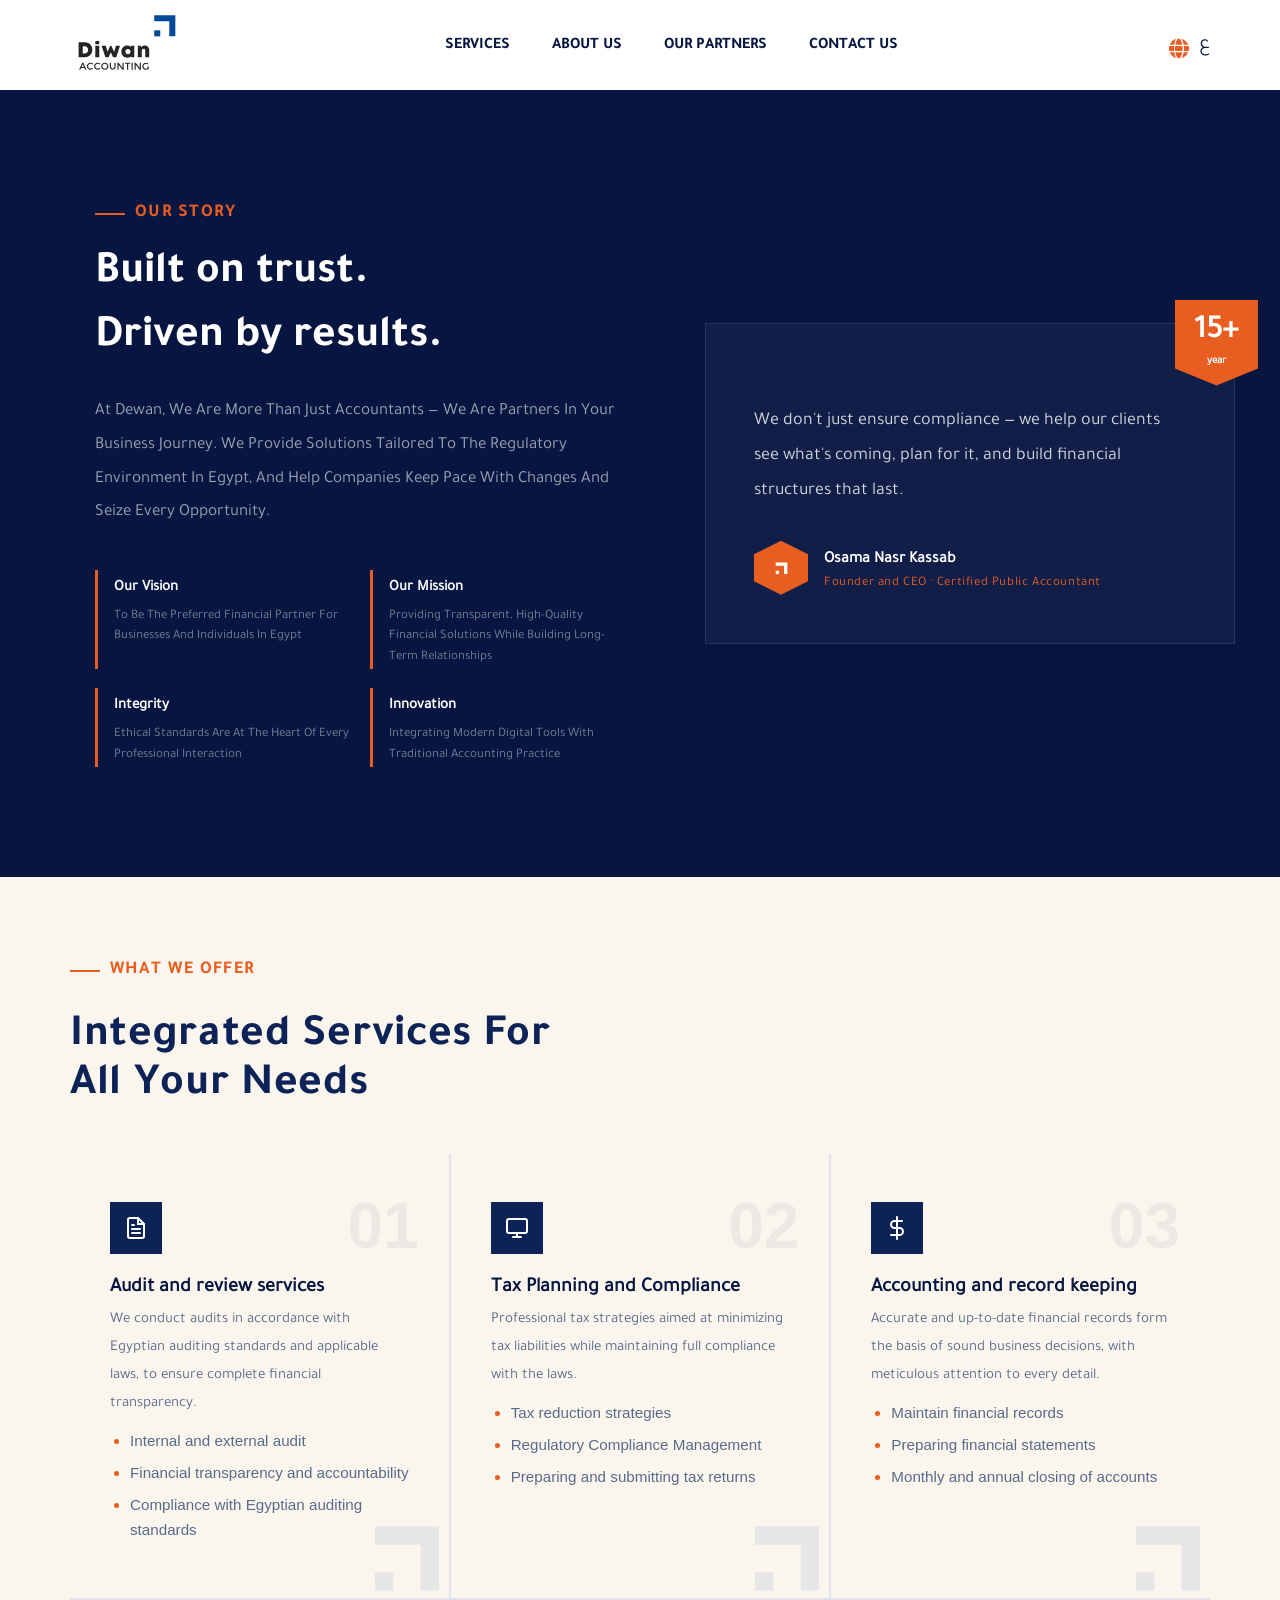
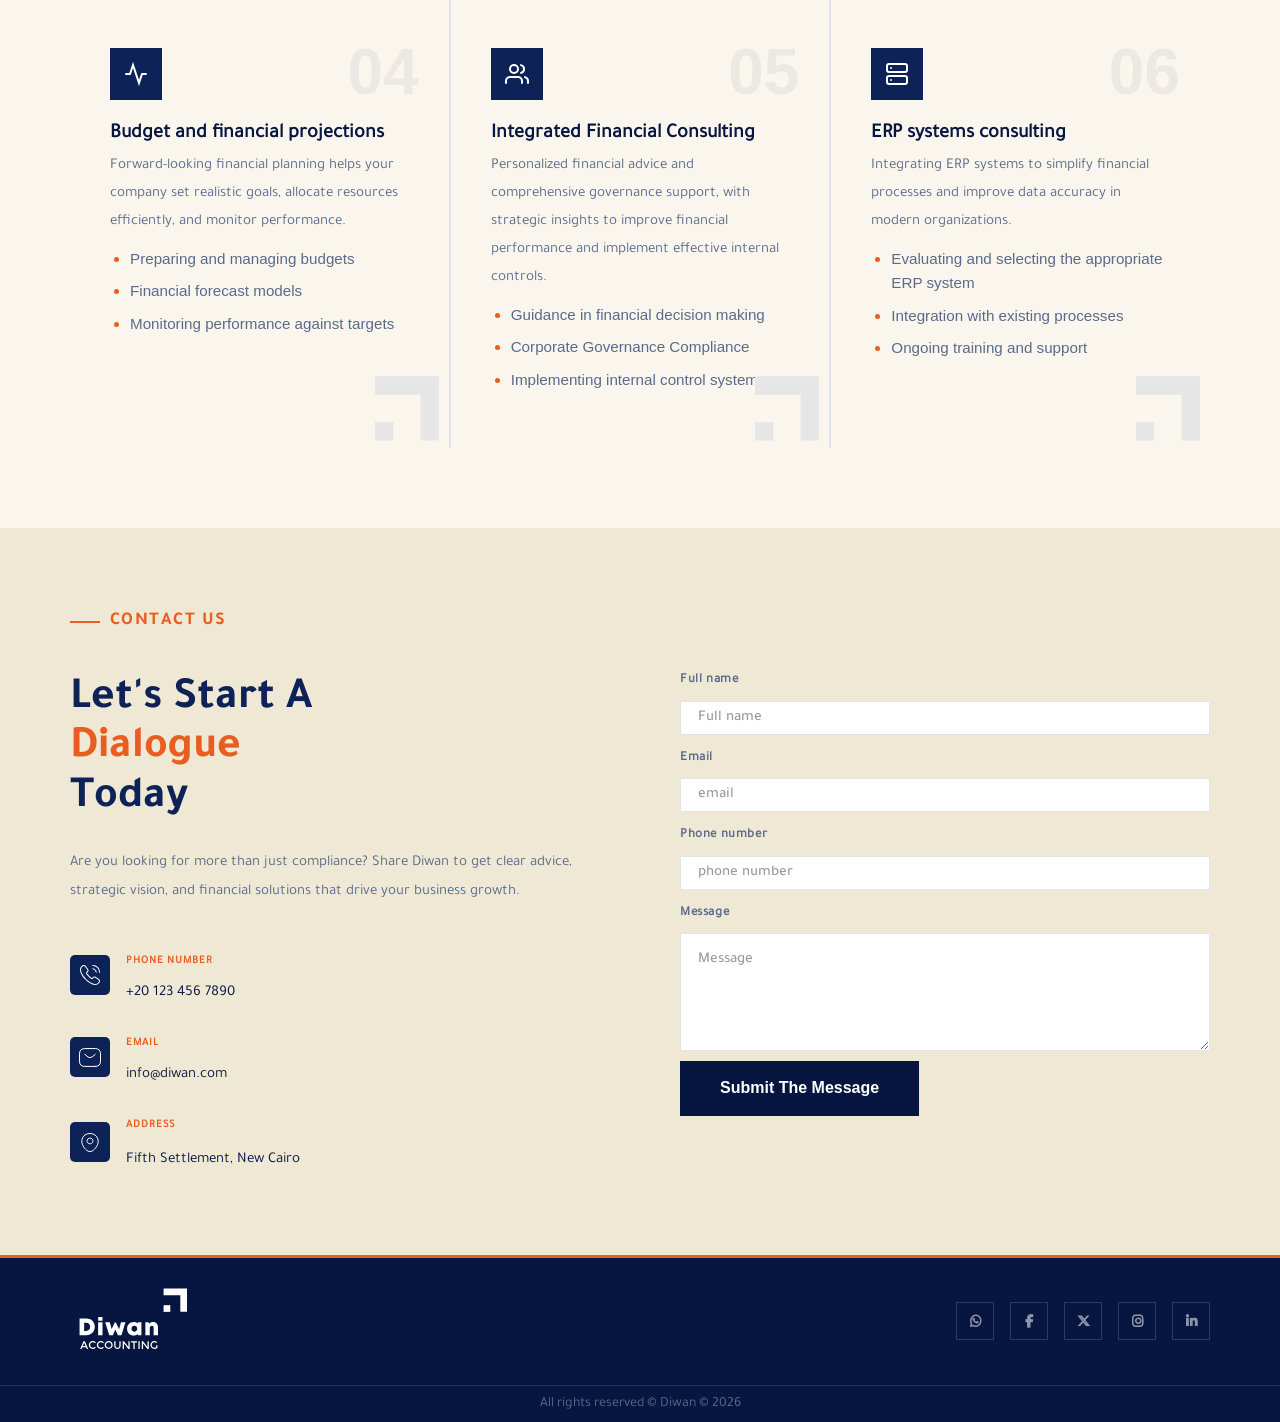
==== about-en.html @ c78be268 "about-index" ====
<!DOCTYPE html>
<html dir="ltr" lang="en">
  <head>
    <meta charset="UTF-8" />
    <meta name="viewport"content="width=device-width, initial-scale=1, shrink-to-fit=no, user-scalable=no"
    />
    <title>Diwan-Integrated Financial & Accounting Solutions</title>
    <link rel="shortcut icon" type="img/png" href="images/fav.svg" />
    <link rel="stylesheet" href="css/bootstrap.css" />
    <link rel="stylesheet" href="css/fontawesome.min.css" />
    <link rel="stylesheet" href="css/main.css" />
  </head>
  <body>
    <div class="cursor" id="cursor"></div>
    <div class="cursor-ring" id="cursorRing"></div>
    <div class="overlay" id="closeNav"></div>
    <!-- Start Header -->
      <header>
    <div class="top-head">
      <div class="container">
        <div class="top-head-flex">
            <div class="logo-head">
              <a href="index.html">
                <img src="images/logo-en.svg" class="img-fluid" alt="Diwan">
              </a>
          </div>
            <div class="menu-head">
              <div class="menu">
                <ul class="list-unstyled list-inline">
                    <li><a href="#services">services</a></li>
                    <li><a href="#about">About us</a></li>
                    <li><a href="#partners">Our Partners</a></li>
                    <li><a href="#contact" class="nav-cta">Contact us</a></li>
                </ul>
              </div>
            </div>
            <div class="button-head">
              <a href="#!" class="lang-head">
                
                  ع
                  <i class="fa-solid fa-globe"></i>
              </a>
              <div class="side-menu">
                <div id="mySidenav" class="sidenav">
                    <a href="javascript:void(0)" class="closebtn" id="closeNav">&times;</a>
                    <ul class="list-unstyled">
                        <li><a href="#services">services</a></li>
                        <li><a href="#about">About us</a></li>
                        <li><a href="#partners">Our Partners</a></li>
                        <li><a href="#contact" class="nav-cta">Contact us</a></li>
                        <li><a href="index.html" class="nav-cta">العربية</a></li>
                    </ul>
                </div>
                <span id="openNav">
                        <div class="open-side">
                          <i class="fa-solid fa-bars-staggered"></i>
                        </div>
                </span>
              </div>
            </div>
        </div>

      </div>
    </div>
  </header>
    <!-- End Header -->
  <!-- Start about -->
   <section class="about-home-section" id="about">
      <div class="container">
        <div class="about-home-flex">
            <div class="about-home-right">
              <div class="about-tag">Our Story</div>
              <span>Built on trust. Driven by results.</span>
              <p>
                At Dewan, we are more than just accountants — we are partners in your business journey. We provide solutions tailored to the regulatory environment in Egypt, and help companies keep pace with changes and seize every opportunity.
              </p>
              <div class="about-right-content">
                <div class="about-item">
                  <h4>Our Vision</h4>
                    <p>To be the preferred financial partner for businesses and individuals in Egypt</p>
                </div>
                <div class="about-item">
                  <h4>Our Mission</h4>
                  <p>Providing transparent, high-quality financial solutions while building long-term relationships</p>
                </div>
                <div class="about-item">
                  <h4>Integrity</h4>
                  <p>Ethical standards are at the heart of every professional interaction</p>
                </div>
                <div class="about-item">
                  <h4>Innovation</h4>
                  <p>Integrating modern digital tools with traditional accounting practice</p>
                </div>
              </div>
            </div>
            <div class="about-home-left">
              <div class="about-years"><span>15+</span><span>year</span></div>
              <p>
                 We don't just ensure compliance — we help our clients see what's coming, plan for it, and build financial structures that last.
              </p>
              <div class="about-left-flex-box">
                <div class="left-photo">
                  <img src="images/fav.svg" class="img-fluid" alt="About Us">
                </div>
                <div class="left-title">
                  <h4>Osama Nasr Kassab</h4>
                  <span>Founder and CEO · Certified Public Accountant</span>
                </div>
              </div>
            </div>
      </div>
    </section>
  <!-- End about -->

 <!-- Start Services -->
  <section class="services-home-section" id="services">
    <div class="container">
        <div class="services-home-flex">
            <div class="services-head">
              <div class="about-tag">What we offer</div>
              <p>Integrated services for all your needs</p>
            </div>
            <div class="services-items">
              <div class="service-item">
                  <div class="serv-fav">
                    <img src="images/fav.svg" class="logo-img" alt="logo" style="fill: white;">
                  </div>
                <div class="item-num">01</div>
                <div class="item-icon">
                  
                  <svg viewBox="0 0 24 24" fill="none" stroke="white" stroke-width="2" stroke-linecap="round">
                    <path d="M14 2H6a2 2 0 0 0-2 2v16a2 2 0 0 0 2 2h12a2 2 0 0 0 2-2V8z"/><polyline points="14 2 14 8 20 8"/><line x1="16" y1="13" x2="8" y2="13"/><line x1="16" y1="17" x2="8" y2="17"/><line x1="10" y1="9" x2="8" y2="9"/>
                  </svg>
                </div>
                <h5>Audit and review services</h5>
                <p>We conduct audits in accordance with Egyptian auditing standards and applicable laws, to ensure complete financial transparency.</p>
                
                  <ul class="item-list">
                    <li>Internal and external audit</li>
                    <li>Financial transparency and accountability</li>
                    <li>Compliance with Egyptian auditing standards</li>
                  </ul>
              </div>

              <div class="service-item">
                 <div class="serv-fav">
                    <img src="images/fav.svg" class="logo-img" alt="logo" style="fill: white;">
                  </div>
                <div class="item-num">02</div>
                  <div class="item-icon">
                    <svg viewBox="0 0 24 24" fill="none" stroke="white" stroke-width="2" stroke-linecap="round">
                      <rect x="2" y="3" width="20" height="14" rx="2"/><line x1="8" y1="21" x2="16" y2="21"/><line x1="12" y1="17" x2="12" y2="21"/>
                    </svg>
                  </div>
                 <h5>Tax Planning and Compliance</h5>
                  <p>Professional tax strategies aimed at minimizing tax liabilities while maintaining full compliance with the laws.</p>
                  <ul class="item-list">
                   <li>Tax reduction strategies</li>
                    <li>Regulatory Compliance Management</li>
                    <li>Preparing and submitting tax returns</li>
                  </ul>
              </div>
              <div class="service-item">
                 <div class="serv-fav">
                    <img src="images/fav.svg" class="logo-img" alt="logo" style="fill: white;">
                  </div>
                <div class="item-num">03</div>
                  <div class="item-icon">
                    <svg viewBox="0 0 24 24" fill="none" stroke="white" stroke-width="2" stroke-linecap="round">
                      <line x1="12" y1="1" x2="12" y2="23"/><path d="M17 5H9.5a3.5 3.5 0 0 0 0 7h5a3.5 3.5 0 0 1 0 7H6"/>
                    </svg>
                  </div>
                  <h5>Accounting and record keeping</h5>
                  <p>Accurate and up-to-date financial records form the basis of sound business decisions, with meticulous attention to every detail.</p>
                  <ul class="item-list">
                    <li>Maintain financial records</li>
                    <li>Preparing financial statements</li>
                    <li>Monthly and annual closing of accounts</li>
                  </ul>
              </div>
              <div class="service-item">
                 <div class="serv-fav">
                    <img src="images/fav.svg" class="logo-img" alt="logo" style="fill: white;">
                  </div>
                  <div class="item-num">04</div>
                    <div class="item-icon">
                      <svg viewBox="0 0 24 24" fill="none" stroke="white" stroke-width="2" stroke-linecap="round">
                        <polyline points="22 12 18 12 15 21 9 3 6 12 2 12"/>
                      </svg>
                    </div>
                   <h5>Budget and financial projections</h5>
                    <p>Forward-looking financial planning helps your company set realistic goals, allocate resources efficiently, and monitor performance.</p>
                    <ul class="item-list">
                    <li>Preparing and managing budgets</li>
                      <li>Financial forecast models</li>
                      <li>Monitoring performance against targets</li>
                    </ul>
              </div>
              <div class="service-item">
                 <div class="serv-fav">
                    <img src="images/fav.svg" class="logo-img" alt="logo" style="fill: white;">
                  </div>
                <div class="item-num">05</div>
                  <div class="item-icon">
                    <svg viewBox="0 0 24 24" fill="none" stroke="white" stroke-width="2" stroke-linecap="round">
                      <path d="M17 21v-2a4 4 0 0 0-4-4H5a4 4 0 0 0-4 4v2"/><circle cx="9" cy="7" r="4"/><path d="M23 21v-2a4 4 0 0 0-3-3.87"/><path d="M16 3.13a4 4 0 0 1 0 7.75"/>
                    </svg>
                  </div>
                 <h5>Integrated Financial Consulting</h5>
                  <p>Personalized financial advice and comprehensive governance support, with strategic insights to improve financial performance and implement effective internal controls.</p>
                  <ul class="item-list">
                   <li>Guidance in financial decision making</li>
                    <li>Corporate Governance Compliance</li>
                    <li>Implementing internal control systems</li>
                  </ul>
              </div>
              <div class="service-item">
                 <div class="serv-fav">
                    <img src="images/fav.svg" class="logo-img" alt="logo" style="fill: white;">
                  </div>
                <div class="item-num">06</div>
                  <div class="item-icon">
                    <svg viewBox="0 0 24 24" fill="none" stroke="white" stroke-width="2" stroke-linecap="round">
                      <rect x="2" y="2" width="20" height="8" rx="2"/><rect x="2" y="14" width="20" height="8" rx="2"/><line x1="6" y1="6" x2="6.01" y2="6"/><line x1="6" y1="18" x2="6.01" y2="18"/>
                    </svg>
                  </div>
                  <h5>ERP systems consulting</h5>
                  <p>Integrating ERP systems to simplify financial processes and improve data accuracy in modern organizations.</p>
                  <ul class="item-list">
                    <li>Evaluating and selecting the appropriate ERP system</li>
                    <li>Integration with existing processes</li>
                    <li>Ongoing training and support</li>
                  </ul>
              </div>
            </div>
        </div>
    </div>
  </section>
 <!-- End Services -->


 
   <!-- Start contact -->
    <section class="contact-home-section" id="contact">
      <div class="container">
          <div class="contact-home-flex">
              <div class="contact-right">
                  <div class="about-tag">Contact us</div>
                  <h3>Let's start a <span> dialogue </span>today</h3>
                  <p>Are you looking for more than just compliance? Share Diwan to get clear advice, strategic vision, and financial solutions that drive your business growth.</p>
                  <div class="contact-item-flex">

                    <div class="contact-item">
                        <div class="contact-icon">
                          <i><img src="images/icons/phone.svg" class="img-contain"></i>
                        </div>
                        <div class="contact-text">
                          <h4>Phone number</h4>
                          <a href="tel:+201234567890">+20 123 456 7890</a>
                      </div>
                    </div>

                    <div class="contact-item">
                      <div class="contact-icon">
                        <i><img src="images/icons/mail.svg" class="img-contain"></i>
                      </div>
                      <div class="contact-text">
                        <h4>Email</h4>
                        <a href="mailto:info@diwan.com">info@diwan.com</a>
                      </div>
                    </div>

                    <div class="contact-item">
                      <div class="contact-icon">
                        <i><img src="images/icons/address.svg" class="img-contain"></i>
                      </div>
                      <div class="contact-text">
                       <h4>Address</h4>
                        <p>Fifth Settlement, New Cairo</p>
                      </div>
                    </div>

                  </div>
              </div>
              <div class="contact-left">
                    <form action="#" method="post">
                       <div class="form-group cont">
                            <label for="name">Full name</label>
                            <input type="text" class="form-control" id="name" name="name" placeholder="Full name" required> 
                        </div> 
                        <div class="form-group cont">
                            <label for="email">Email</label>
                            <input type="email" class="form-control" id="email" name="email" placeholder="email" required>     
                        </div>
                        <div class="form-group cont">
                            <label for="phone">Phone number</label>
                            <input type="tel" class="form-control" id="phone" name="phone" placeholder="phone number" required>     
                        </div>
                        <div class="form-group one cont">
                          <label for="message">Message</label>
                          <textarea class="form-control" id="message" name="message" rows="4" placeholder="Message" required></textarea>
                        </div>
                        <button type="submit" class="submit-form">Submit the message</button>
                    </form>   
              </div>
            </div>
          </div>
      </div>
    </section>
   <!-- End contact -->
        <!-- Start Footer -->
         <footer>
          <div class="container">
              <div class="foot-flex">
                <div class="foot-logo">
                  <img src="images/logo-en.svg" class="img-fluid" alt="logo">  
                </div>
                <div class="foot-social">
                  <a href="#"><i class="fab fab fa-whatsapp"></i></a>
                  <a href="#"><i class="fab fa-facebook-f"></i></a>
                  <a href="#"><i class="fab fa-x-twitter"></i></a>
                  <a href="#"><i class="fab fa-instagram"></i></a>
                  <a href="#"><i class="fab fa-linkedin-in"></i></a>
                </div>
              </div>
          </div>
         </footer>
         <div class="copy_allright">
            <div class="container">
                  <div class="copy-text">
                    <p> All rights reserved © <span>Diwan</span> © 2026</p>
                  </div>
            </div>
          </div>
        <!-- End Footer -->

    <script src="js/jquery.min.js"></script>
    <script src="js/bootstrap.min.js"></script>
    <script src="js/main.js"></script>
    
  </body>
</html>
---- css/main.css ----
:root {
    --main-color:  #0D2358;
    --sec-color: #E85D20;
    --text-color: #071640;
    --hover-color: #1a3a7a;
    --border-color: #EEEDEE;
    --contact-color: #323232;
    --white-color: #FFFFFF;
    --blue-color: #5a6a8a;

  }
   

@font-face {
  font-family: "light";
  src: url("../fonts/Tajawal-Light.ttf") format("ttf"),
    url("../fonts/Tajawal-Light.woff") format("woff"),
    url("../fonts/Tajawal-Light.woff2") format("woff2"),
    url("../fonts/Tajawal-Light.eot") format("eot");
}

@font-face {
  font-family: "reg";
  src: url("../fonts/Tajawal-Regular.ttf") format("ttf"),
    url("../fonts/Tajawal-Regular.woff") format("woff"),
    url("../fonts/Tajawal-Regular.woff2") format("woff2"),
    url("../fonts/Tajawal-Regular.eot") format("eot");
}

@font-face {
  font-family: "med";
  src: url("../fonts/Tajawal-Medium.ttf") format("ttf"),
    url("../fonts/Tajawal-Medium.woff") format("woff"),
    url("../fonts/Tajawal-Medium.woff2") format("woff2"),
    url("../fonts/Tajawal-Medium.eot") format("eot");
}

@font-face {
  font-family: "bold";
  src: url("../fonts/Tajawal-Bold.ttf") format("ttf"),
    url("../fonts/Tajawal-Bold.woff") format("woff"),
    url("../fonts/Tajawal-Bold.woff2") format("woff2"),
    url("../fonts/Tajawal-Bold.eot") format("eot");
}


  a,
  p,
  label,
  span,
  .h1,
  .h2,
  .h3,
  .h4,
  .h5,
  .h6,
  h1,
  h2,
  h3,
  h4,
  h5,
  h6 {
    font-family: "reg";
  }
  a {
    color: var(--text-color);
    text-decoration: none;
  }
  .btn.active.focus, .btn.active:focus, .btn.focus, .btn:active.focus, .btn:active:focus, .btn:focus {
  
    outline: none;
  }
 
  body::-webkit-scrollbar {
    background-color: #fff;
    width: 7px;
    height: 0;
  }
  body::-webkit-scrollbar-thumb {
    background-color: var(--main-color);
  }
  html {
    scrollbar-width: thin;
    scrollbar-color: var(--main-color) #fff;
  }
  input::-webkit-inner-spin-button,
  input::-webkit-outer-spin-button {
    -webkit-appearance: none;
    margin: 0;
  }
  input[type="number"] {
    -moz-appearance: textfield;
  }
  
  .clear {
    clear: both;
  }
  
  a:hover,
  a:active,
  a:focus {
    text-decoration: none;
  }
  
  ul {
    list-style: none;
    margin: 0;
    padding: 0;
  }
  
  a:focus,
  input:focus,
  textarea:focus,
  button:focus {
    outline: 0;
  }
  .img-contain {
    max-width: 100%;
    max-height: 100%;
    -o-object-fit: contain;
    object-fit: contain;
}

  /*  */
  
  /* ── CURSOR ── */
  /* * { cursor: none; }
  .cursor {
    position: fixed; width: 12px; height: 12px;
    background: var(--sec-color); border-radius: 50%;
    pointer-events: none; z-index: 9999;
    transform: translate(-50%, -50%);
    transition: transform 0.1s, width 0.3s, height 0.3s, background 0.3s;
    mix-blend-mode: multiply;
  }
  .cursor-ring {
    position: fixed; width: 36px; height: 36px;
    border: 1.5px solid var(--sec-color); border-radius: 50%;
    pointer-events: none; z-index: 9998;
    transform: translate(-50%, -50%);
    transition: transform 0.18s ease-out, width 0.3s, height 0.3s, opacity 0.3s;
    opacity: 0.4;
  }
  @media (max-width: 900px) {
    * { cursor: auto; }
    .cursor, .cursor-ring { display: none; }
  } */

 
/* Side menu */
.overlay {
  position: fixed;
  width: 100%;
  height: 100%;
  left: 0;
  right: 0;
  bottom: 0;
  top: 0;
  background-color: rgba(0, 0, 0, 0.7);
  z-index: 9;
  display: none;
  }
  
  .sidenav {
  right: -580px;
  overflow: auto;
  height: 100%;
  width: 290px;
  position: fixed;
  z-index: 999999;
  top: 0;
  background-color: var(--text-color);
  overflow-x: hidden;
  transition: 0.5s;
  padding-top: 55px;
  -webkit-box-shadow: 6px 1px 14px rgba(0, 0, 0, 0.175);
  box-shadow: 6px 13px 14px rgba(0, 0, 0, 0.175);
  }
  .sidenav .menu-head li a{line-height: 40px;    text-align: right;}
  
  .sidenav.open {
  right: 0;
  }
  
 .side-menu i {
    color: var(--main-color);
    width: 38px;
    height: 38px;
    display: -webkit-box;
    display: -ms-flexbox;
    display: flex;
    -webkit-box-align: center;
    -ms-flex-align: center;
    align-items: center;
    -webkit-box-pack: center;
    -ms-flex-pack: center;
    justify-content: center;
    background-color: #ffff;
    font-size: 18px;
    border: 1px solid var(--main-color);
    border-radius: 5px;
    margin-inline-start: 10px;
    -webkit-transition: all 0.3s ease-in-out;
    transition: all 0.3s ease-in-out;
}
 .side-menu i :hover {
    background-color: var(--sec-color);
    color: var(--white-color);
}


  
  .sidenav .list-unstyled>li>a {
  text-align: right;
  line-height: 40px;
  }
  .sidenav a {
  text-decoration: none;
  font-size: 16px;
  transition: 0.3s;
  margin: 0px 30px;
  color: var(--white-color);
  line-height: 40px;
  text-transform: uppercase;
  -webkit-transition: 0.4s ease;
  -o-transition: 0.4s ease;
  transition: 0.4s ease;
  }
  .sidenav a.social-link{margin: 0px 3px;}
  .top-social.side {
  padding: 10px 6px;
  display: flex;
  }
  .sidenav .closebtn {
  position: absolute;
  top: 10px;
  font-size: 30px;
  cursor: pointer;
  left: 0px;
  }
  
  .side-menu span {
  font-size: 35px;
  cursor: pointer;
  color: var(--main-color);
  width: 100%;
  display: block;
  
  }
  html[dir="ltr"] .sidenav.open {
  
    left: 0;
  }
  html[dir="ltr"] .sidenav {
    left: -580px;
    right: unset}
    html[dir="ltr"]  .sidenav .closebtn {
      left: unset;
      right: 0;
  }
  html[dir="ltr"] .side-menu .sub_list li {
    margin-left: 25px;
  }
  @media (min-width: 992px) {
  .side-menu {
    display: none;
  }
  }

/*------------header------------*/

.top-head{
  -webkit-box-shadow: 0px 0px 8px 0px rgba(1, 1, 1, 0.1);
  box-shadow: 0px 0px 8px 0px rgba(1, 1, 1, 0.1);
} 
.top-head-flex{
  display: flex;
    align-items: center;
    justify-content: space-between;
    /* padding: 15px 0px; */
}
.logo-head img{
     width: 108px;
    height: 90px;
}
.menu-head li a{
  font-size: 16px;
  margin: 0px 16px;
  color: var(--text-color);
  -webkit-transition: 0.5s ease;
  -o-transition: 0.5s ease;
  transition: 0.5s ease;
  transition: 0.3s ease-in-out;
  font-family: "bold";
  text-transform: uppercase;
}

  
.menu ul{
  display: flex;
}
.menu-head li a:hover{
  color: var(--sec-color);
  -webkit-transition: 0.5s ease;
  -o-transition: 0.5s ease;
  transition: 0.5s ease;
  transition: 0.3s ease-in-out;
}
.menu-head li a.active{
  color: var(--main-color);
  font-weight: 600;
  position: relative;
}
.menu-head li a.active::before {
    content: "";
    position: absolute;
    width: 33px;
    height: 2px;
    left: 23px;
    top: 40px;
    background-color: var(--main-color);
    transform: translateX(-50%);
}
a.contact-head{
line-height: 40px;
    width: 140px;
    height: 40px;
   border:1px solid transparent;
    border-radius: 5px;
    color: #ffffff;
    font-size: 16px;
    -webkit-transition: 0.5s ease;
    -o-transition: 0.5s ease;
    transition: 0.5s ease;
    display: flex;
    align-items: center;
    justify-content: center;
    font-weight: 800;
    background-color: var(--sec-color);
}
a.contact-head:hover{
  background-color: var(--white-color);
    border-color: var(--sec-color);
    color: var(--sec-color);
    border-color: var(--sec-color);
}
a.contact-head i{margin-inline-end: 10px;}
.lang-head {display: flex; align-items: center;
 -webkit-transition: all 0.3s ease-in-out;
    transition: all 0.3s ease-in-out;
}
.lang-head:hover .lang-head i{
  color: var(--sec-color);
}
a.lang-head{
 font-size: 20px;
}
a.lang-head:hover{
  color: var(--sec-color);
}
.lang-head i{

    display: -webkit-box;
    display: -ms-flexbox;
    display: flex;

    -webkit-box-align: center;
    -ms-flex-align: center;
    align-items: center;
    -webkit-box-pack: center;
    -ms-flex-pack: center;
    justify-content: center;

    color: var(--sec-color);
    font-size: 20px;


    margin-inline-start: 10px;
    -webkit-transition: all 0.3s ease-in-out;
    transition: all 0.3s ease-in-out;
}
.lang-head i:hover{
  background-color: var(--sec-color);
  color: var(--white-color);
}
.button-head{display: flex;align-items: center;}


/* header */
.head-home-section{}
.head-home-section .container-fluid{
  padding: 0;
}
.head-home-flex{
      min-height: 100vh;
   
    display: grid;
    grid-template-columns: 55% 45%;
    position: relative;
    overflow: hidden;
}
.head-right{
  display: flex;
    flex-direction: column;
    justify-content: center;
    padding: 96px 80px 96px 48px;
    position: relative;
    z-index: 2;
}
.head-right h4{
      display: inline-flex;
    align-items: center;
    gap: 13px;
    font-size: 14px;
    font-weight: 700;
    letter-spacing: 0.7px;
    color: var(--sec-color);
    margin-bottom: 30x;
        text-transform: capitalize;
}
.head-right h4::before {
    content: '';
    width: 30px;
    height: 2px;
    background: var(--sec-color);
    flex-shrink: 0;
}
.head-right>span{
    font-size: 62px;
    font-weight: 900;
    margin-bottom: 6px;
    font-family: "bold";
    text-transform: capitalize;
}
.head-right span.up{
   color: var(--main-color);
}
.head-right span.down{
   color: var(--sec-color);
}
.head-right p{
    font-size: 17px;
    line-height: 1.9;
    color: var(--blue-color);
    width: 84%;
    margin-bottom: 48px;
}
.head-button{
    display: flex;
    gap: 20px;
    align-items: center;
    flex-wrap: wrap;
    position: relative;
}
.head-start-b .logo-img path {
  fill: #fff;
}
.head-start-b{
  position: relative;
}
.head-start-b img{
position: absolute;
    top: 1px;
    right: 0;
    filter: brightness(0) invert(1);
    width: 20px;
    z-index: 9;

}
.start-now{
  background: var(--main-color);
    color: var(--white);
    padding: 15px 40px;
    font-family: 'Tajawal', sans-serif;
    font-size: 16px;
    font-weight: 700;
    text-decoration: none;
    display: inline-block;
    border: none;
    cursor: none;
    color: var(--white-color);
        -webkit-transition: all 0.3s ease-in-out;
    transition: all 0.3s ease-in-out;

}
.start-now:hover{
      background: var(--sec-color);
      color: var(--white-color);

}
.start-up{
  background: var(--sec-color);
    color: var(--white);
    padding: 16px 40px;
    font-family: 'Tajawal', sans-serif;
    font-size: 16px;
    font-weight: 700;
    text-decoration: none;
    display: inline-block;
    border: none;
    cursor: none;
    text-transform: capitalize;
    color: var(--white-color);
        -webkit-transition: all 0.3s ease-in-out;
    transition: all 0.3s ease-in-out;
}
.start-up:hover{
      background: var(--main-color);
      color: var(--white-color);
}
.head-num{

    margin-top:55px;
    padding-top: 40px;
    border-top: 1px solid rgba(13, 35, 88, 0.1);
}
.numbers-flex{
    display: flex;
    gap: 48px;
}
.numbers-item{
font-size: 40px;
    font-weight: 900;
    color: var(--main-color);
    line-height: 1;
    display: flex;
    align-items: start;
    gap: 3.2px;
    display: flex;
    flex-direction: column;
}
.numbers-item .number{
      color: var(--sec-color);
    font-size:26px;
}
.numbers-item .number span{
      color: var(--main-color);
  font-size:36px;
      font-family: 'bold';
}
.numbers-item .item-name{
      font-size: 14px;
    color: var(--blue-color);
    margin-top: 5px;
    font-weight: 500;
    font-family: 'reg';
}
.head-left{
      background: var(--text-color);
    position: relative;
    overflow: hidden;
height: 100%;
}
.fav-pattern {
position: absolute;
    bottom: 0;
    left: 0;
    width: 100%;
    height: 215px;
    background-image: url(../images/fav.svg);
    background-repeat: repeat;
    background-position: bottom;
    filter: brightness(1) invert(0);
    filter: opacity(0.1);

}
.head-pattern {
    position: absolute;
    inset: 0;
    background-image: repeating-linear-gradient(45deg, transparent, transparent 30px, rgba(255, 255, 255, 0.015) 30px, rgba(255, 255, 255, 0.015) 31px);
}
.head-left-content{
  padding-top: 120px;
    padding-right: 40px;
    padding-left: 40px;
}
.head-left-content h4{
  display: inline-block;
    background: var(--sec-color);
    color: white;
    padding: 6px 16px;
    font-size: 13px;
    font-weight: 700;
    letter-spacing: 0.5px;
    margin-bottom: 32px;
    align-self: flex-start;
}
/* .head-box{
  position: absolute;
    inset: 0;
    display: flex;
    flex-direction: column;
    justify-content: center;
    padding: 3rem;
    z-index: 2;
} */

.head-box {
      background: rgba(255, 255, 255, 0.05);
    border: 1px solid rgba(255, 255, 255, 0.1);
    padding:40px;
    backdrop-filter: blur(10px);
    position: relative;
}
.head-box h2{
      font-size: 32px;
    font-weight: 900;
    color: white;
    margin-bottom: 8px;
    font-family: 'bold';
}
.head-box span{
font-size: 13px;
    font-weight: 600;
    letter-spacing: 0.6px;
    color: var(--sec-color);
    margin-bottom: 15px;
    text-transform: uppercase;
    display: inline-block;
}
.head-box p{
      font-size: 16px;
    line-height: 1.9;
    color: rgba(255, 255, 255, 0.6);
}
.head-years{
  position: absolute;
    bottom: -24px;
    left: -24px;
    width: 90px;
    height: 90px;
    background: var(--sec-color);
    clip-path: polygon(50% 0%, 100% 25%, 100% 75%, 50% 100%, 0% 75%, 0% 25%);
    display: flex;
    flex-direction: column;
    align-items: center;
    justify-content: center;
    color: white;
}
.head-years span:first-child{
  font-size: 28px;
    font-weight: 900;
    line-height: 1;
}
.head-years span{
  font-size: 9px;
    font-weight: 700;
    text-align: center;
    line-height: 1.3;
    color: var(--white-color);
    margin-bottom: 5px;
}
.services-home-section{
  background-color: #faf6ee;
      padding-top: 80px;
    padding-bottom: 80px;
}
.services-home-flex{}
.services-head{
  display: inline-flex;
flex-direction: column;
    align-items: start;
    gap:13px;
    font-size:14px;
    font-weight: 700;
    letter-spacing: 0.68px;
    color: var(--sec-color);
    margin-bottom:32px;
}
.about-tag{
    display: inline-flex;
    align-items: center;
    gap: 10px;
    font-size: 18px;
    font-weight: 700;
    letter-spacing:1.44px;
    color: var(--sec-color);
    margin-bottom: 16px;
    text-transform: uppercase;
    font-family: 'bold';
}
.about-tag::before {
    content: '';
    width: 30px;
    height: 2px;
    background: var(--sec-color);
    flex-shrink: 0;
}


.services-head p{
     font-size: 45px;
    line-height: 1.1;
    color: var(--main-color);
    width: 65%;
    font-family: 'bold';
    text-transform: capitalize;
}
.services-items{
     display: grid;
    grid-template-columns: repeat(3, 1fr);
    gap: 2px;
    background: rgb(2 55 181 / 10%);
}
.service-item{
  position: relative;
 padding: 48px 40px;
    position: relative;
    overflow: hidden;
    background-color: #faf6ee;
    transition: background 0.3s, transform 0.3s;
            -webkit-transition: all 0.3s ease-in-out;
    transition: all 0.3s ease-in-out;

}
.service-item:hover{
  background-color: #fff;
    transform: translateY(-5px);
}
.item-num{
    font-size: 64px;
    font-weight: 900;
    line-height: 1;
    color: rgba(13, 35, 88, 0.06);
    position: absolute;
    top: 40px;
    left: 30px;
    transition: color 0.3s;
}
.item-icon{
    width: 52px;
    height: 52px;
    background: var(--main-color);
    align-items: center;
    justify-content: center;
    margin-bottom: 24px;
    z-index: 1;
    transition: background 0.3s;
    display: flex;
}
.serv-fav img{
position: absolute;
    bottom: -15px;
    left: -20px;
    filter: brightness(0) invert(0.9);
    width: 110px;
    z-index: 9;
}
.item-icon svg {
    width: 24px;
    height: 24px;
}
.service-item h5{
  font-size: 19.5px;
    font-weight: 700;
    color: var(--text-color);
    margin-bottom: 8px;
}
.service-item p{
  font-size: 14.7px;
    line-height: 1.9;
     color: var(--blue-color);
    position: relative;
    z-index: 1;
}
.service-item ul{
  list-style: disc;
   margin-inline-start: 20px;
    color: var(--blue-color);
}
.service-item ul li{
  margin-bottom: 8px;
    font-size:15.2px;
    line-height: 1.6;
}
.service-item ul li::marker{
  color: var(--sec-color);
}

/* ABOUT */
.about-home-section{
  background: var(--text-color);
    padding: 110px 80px;

    position: relative;
    overflow: hidden;
}
/* .about-home-section::before {
    background-image: url(../images/fav.svg);
    position: absolute;
    left: -0.15em;
    top: 50%;
    transform: translateY(-50%);
    font-family: 'Tajawal', sans-serif;
    font-size: 22rem;
    font-weight: 900;
    color: rgba(255, 255, 255, 0.02);
    pointer-events: none;
    line-height: 1;
} */
.about-home-flex{
    display: grid;
    grid-template-columns: 1fr 1fr;
    gap: 80px;
    align-items: center;
}
.about-home-right{
  position: relative;
}
.about-home-right p{
  font-size: 16.8px;
    line-height: 2;
    color: rgba(255, 255, 255, 0.6);
    margin-top: 24px;
    text-transform: capitalize;
}
.about-home-right span{
  display: block;
    color: var(--white-color);
    font-size: 45px;
    font-family: 'bold';
    width: 71%;
}
.about-right-content{
 display: grid;
    grid-template-columns: 1fr 1fr;
    gap: 19.5px;
    margin-top: 40px;
}
.about-item{
      border-right: 3px solid var(--sec-color);
    padding-right: 16px;
    transition: border-color 0.2s;
}
.about-item h4{
  font-size: 15.2px;
    font-weight: 800;
    color: white;
    margin-bottom: 5px;
}
.about-item p{
      font-size: 13px;
    color: rgba(255, 255, 255, 0.45);
    line-height: 1.6;
        margin-top: 10px;
    margin-bottom: 0;
}
.about-home-left{
      background: rgba(255, 255, 255, 0.04);
    border: 1px solid rgba(255, 255, 255, 0.09);
    padding: 48px;
    position: relative;
}
.about-years{
  position: absolute;
    top: -24px;
    right: -24px;
    background: var(--sec-color);
    color: white;
    padding: 16px 19px;
    text-align: center;
    clip-path: polygon(0 0, 100% 0, 100% 80%, 50% 100%, 0 80%);
}
.about-years span:first-child{
  display: block;
    font-size: 32px;
    font-weight: 900;
    line-height: 1;
    color: var(--white-color);
}
.about-years span:last-child {
    font-size: 11px;
    font-weight: 700;
}
.about-home-left p{
  font-size: 17.5px;
    line-height: 2;
    color: rgba(255, 255, 255, 0.82);
    margin-bottom: 32px;
    margin-top: 32px;
}
.about-left-flex-box{
      display: flex;
    align-items: center;
    gap: 16px;
}
.left-photo{
  width: 54px;
    height: 54px;
    flex-shrink: 0;
    background: var(--sec-color);
    clip-path: polygon(50% 0%, 100% 25%, 100% 75%, 50% 100%, 0% 75%, 0% 25%);
    display: flex;
    align-items: center;
    justify-content: center;
    font-family: 'Tajawal', sans-serif;
    font-size: 20px;
    font-weight: 900;
    color: white;
}
.left-photo img{
      filter: brightness(0) invert(1);
    width: 20px;
    z-index: 9;
}
.left-title{}
.left-title h4{
      font-weight: 800;
    color: white;
    font-size: 16px;
    margin-bottom: 0;
}
.left-title span{
  font-size: 13px;
    color: var(--sec-color);
    letter-spacing: 0.6px;
}
/* ABOUT */

/* partners */
.partners-home-section{
  background-color: #faf6ee;
padding-bottom: 80px;
padding-top: 80px;
}
.partners-home-section p{
color: var(--text-color);
    font-weight: 900;
    line-height: 1.2;
    font-size: 45px;
    display: block;
    font-family: 'bold';
}
.partner-flex{
  display: grid;
    grid-template-columns: repeat(5, 1fr);
    gap: 1.5px;
    background: rgba(13, 35, 88, 0.08);
    margin-top: 48px;
}
.partner-item{
  background: #faf6ee;
    padding: 28px 16px;
    display: flex;
    flex-direction: column;
    align-items: center;
    justify-content: center;
    gap: 6px;
    min-height: 90px;
    transition: background 0.2s;
    position: relative;
    overflow: hidden;
}

.partner-item::after {
    content: '';
    position: absolute;
    bottom: 0;
    right: 0;
    left: 0;
    height: 2px;
    background: var(--sec-color);
    transform: scaleX(0);
    transition: transform 0.3s;
}
.partner-item:hover::after {
    transform: scaleX(1);
}
.partner-item:hover{
  background: var(--white-color);
}
.partner-item span{
  font-size: 13px;
    font-weight: 800;
    text-align: center;
    color: var(--text-color);
    opacity: 0.4;
    transition: opacity 0.2s, color 0.2s;
}
.partner-item:hover span{
  opacity: 1;
 color: var(--sec-color);
}
/* partners */
/* contact */
.contact-home-section{
  padding-bottom: 80px;
  padding-top: 80px;
  background-color: #efe8d5;
}
.contact-home-flex{
  display: grid;
    grid-template-columns: 1fr 1fr;
    gap: 80px;
    align-items: center;
}
.contact-right{}
.contact-right p{
      font-size: 15px;
    line-height: 1.9;
    color: #5a6a8a;
    margin-top:16px;
}
.contact-right h3{
  font-size: 45px;
    line-height: 1.1;
    color: var(--main-color);
    width: 55%;
    font-family: 'bold';
    font-weight: 800;
    margin-top: 25px;
    margin-bottom: 25px;
    text-transform: capitalize;
}
.contact-right span{
  color: var(--sec-color);
    font-family: 'bold';
      font-size: 45px;
    line-height: 1.1;
}
.contact-item-flex{
  display: flex;
    gap: 24px;
    flex-direction: column;
    margin-top: 40px;
}
.contact-item{
  display: flex;
    align-items: center;
    gap: 16px;
}
.contact-item i{
  width: 40px;
    height: 40px;
    background: var(--main-color);
    color: white;
    display: flex;
    align-items: center;
    justify-content: center;
    font-size: 18px;
    border-radius: 5px;
}
.contact-text{
      display: flex;
    flex-direction: column;
    gap: 4px;
}
.contact-text h4{
  font-size: 11px;
    font-weight: 700;
    letter-spacing:0.9px;
    color: var(--sec-color);
    text-transform: uppercase;
}
.contact-text a{
  font-size: 15.2px;
    color: var(--text-color);
    font-weight: 500;
      -webkit-transition: 0.5s ease;
  -o-transition: 0.5s ease;
  transition: 0.5s ease;
  transition: 0.3s ease-in-out;
}

.contact-text a:hover{
color: var(--blue-color);
}
.contact-text p{
      font-size: 15.2px;
    color: var(--text-color);
    font-weight: 500;
    margin: 0;
}
.form-group.cont label {
    font-size: 13px;
    font-weight: 700;
    letter-spacing: 0.6px;
    color: #5a6a8a;
    margin-bottom: 10px;
}
.form-group.cont{margin-bottom: 10px;}
.form-group.cont input, .form-group.cont textarea {
    background: var(--white-color);
    border: 1.5px solid rgba(13, 35, 88, 0.12);
    padding: 15px 17px;
    font-family: 'med';
    font-size: 15px;
    color: var(--text-color);
    outline: none;
    direction: rtl;
    transition: border-color 0.2s;
    border-radius: 0;
    -webkit-appearance: none;
    appearance: none;
          -webkit-transition: 0.5s ease;
  -o-transition: 0.5s ease;
  transition: 0.5s ease;
  transition: 0.3s ease-in-out;
  box-shadow: none;
}
.form-group.cont input:focus, .form-group.cont textarea:focus {
    border-color: var(--sec-color);
}
.submit-form{
  background: var(--text-color);
    color: var(--white-color);
    padding: 16px 40px;
    font-size: 16px;
    font-weight: 700;
    text-decoration: none;
    display: inline-block;
    transition: background 0.25s, transform 0.2s;
    border: none;
    cursor: none;
    text-transform: capitalize;
}
.submit-form:hover {
    background: var(--sec-color);
    transform: translateY(-2px);
}
/* contact */
/* footer */
footer{
      background-color: var(--text-color);
    color: white;
    padding: 24px 0;
    border-top: 3px solid var(--sec-color);
}
.foot-flex{
  display: flex;
    align-items: center;
    gap: 16px;
    justify-content: space-between;
}
.foot-logo img{filter: brightness(0) invert(1);
    width: 120px;
}

.foot-social{
  display: flex;
    align-items: center;
    gap: 16px;
}
.foot-social i{
    width: 38px;
    height: 38px;
    border: 1px solid rgba(255, 255, 255, 0.15);
    display: flex;
    align-items: center;
    justify-content: center;
    color: rgba(255, 255, 255, 0.55);
    font-size: 13px;
    font-weight: 700;
    text-decoration: none;
    -webkit-transition: 0.5s ease;
  -o-transition: 0.5s ease;
  transition: 0.5s ease;
  transition: 0.3s ease-in-out;
}
.foot-social i:hover{
      background: var(--sec-color);
    color: white;
}

.copy_allright{
  background-color: var(--text-color);
    padding: 8px 0;
    border-top: 1px solid #2e2e2e;
}
.copy-text p{font-size: 14px;
margin: 0;
text-align: center;
color: var(--blue-color);}
/* footer */


@media (max-width:1024px){
  .head-right>span {
    font-size: 42px;
}
.head-right p {
    font-size: 16px;
    width: 94%;
        margin-bottom: 16px
}
.head-num {
    margin-top: 40px;
    padding-top: 32px;
}
.services-head p {
    font-size: 42px;
}
.about-home-right span {
    font-size: 42px;
    width: 84%;
}
.partners-home-section p {
    font-size: 40px;
}
.contact-right h3 {
    font-size: 38px;
}
}
@media (max-width:991px){
  .menu-head{display: none;}
  .lang-head{display: none;}
      .services-head p {
        font-size: 32px;
        width: 95%;
    }
    .services-items {
    grid-template-columns: repeat(2, 1fr);
}
.about-home-flex {
    gap: 80px;
    display: flex;
    align-items: center;
    flex-direction: column;
}
.about-home-section {
    padding: 70px 0;
}
.about-home-right span {
        font-size: 30px;
    }
    .about-home-right p {
    font-size: 16px;
    width: 85%;
}
.partners-home-section p {
        font-size: 30px;
    }
    .partner-flex {
    grid-template-columns: repeat(3, 1fr);
}
.partners-home-section {
    padding-bottom: 30px;
    padding-top: 55px;
}
.contact-home-section {
    padding-bottom: 70px;
    padding-top: 55px;
}
.contact-home-flex {
    gap: 48px;
    align-items: center;
    display: flex;
    flex-direction: column;
}
    .contact-right h3 {
        font-size: 29px;
        margin-top: 10px;
        margin-bottom: 20px;
    }
    .contact-right span {
    font-size: 35px;
}
.contact-right p {
    width: 75%;
}
.contact-item-flex {

    margin-top: 32px;
}
.contact-text p{width: 100%;}
.contact-left{width: 100%;}
}
@media (max-width:480px){

  .head-home-flex {
    display: flex;
    flex-direction: column;
}
.head-right {
    padding: 50px 30px 30px 40px;
}
.head-left-content {
    padding-top: 45px;
    padding-right: 30px;
    padding-left: 30px;
    padding-bottom: 45px;
}
.head-box p {
    font-size: 14px;
}
.services-home-section {
    padding-top: 50px;
    padding-bottom: 50px;
}
.services-head p {
        font-size: 29px;
    }
    .services-items {
        grid-template-columns: repeat(1, 1fr);
    }
        .about-home-section {
        padding: 50px 0;
    }
    .about-home-right span {
        font-size: 25px;
    }
    .about-home-right p {
        font-size: 15px;
        width: 88%;
        line-height: 1.5;
    }
    .about-right-content {
    display: flex;
    flex-direction: column;
}
.about-home-left {
    padding: 32px;
}
.about-years {
   top: 0;
    right: 0;
    padding: 15px 10px;
  
}
.about-years span:first-child {
    font-size: 15px;
    line-height: 0.6;
}
.about-years span:last-child {
    font-size: 11px;
    font-weight: 700;
}
.partners-home-section p {
        font-size: 27px;
    }
        .partner-flex {
        grid-template-columns: repeat(2, 1fr);
        margin-top: 32px;
    }
        .contact-home-section {
        padding-bottom: 50px;
        padding-top: 45px;
    }
    .contact-right span {
        font-size: 27px;
    }
    .contact-right h3 {
        font-size: 26px;
        margin-top: 5px;
        margin-bottom: 15px;
    }
    .contact-right p {
        width: 85%;
        line-height: 1.5;
        font-size: 15px;
    }
    .foot-flex {
    flex-direction: column;
}
}
@media (max-width:425px){
      .head-right>span {
        font-size: 35px;
    }
    .head-box h2 {
    font-size: 28px;

}
.numbers-item .number span {
    font-size: 30px;
}
.service-item {
    padding: 32px 24px;
}
.about-home-right p {
        width: 94%;

    }
    .about-home-flex {
        gap: 48px;
    }
    .about-home-left p {
    font-size: 15px;
    line-height: 1.5;

}
.left-photo {
    width: 45px;
    height: 45px;}
    .left-photo img {
    width: 17px;
}
.contact-right h3 {
    width: 70%;
}
.contact-right p {
        width: 100%;

    }
    .submit-form {
    width: 100%;
}
.contact-home-section {
        padding-bottom: 25px;
    }
    .numbers-flex {
    gap: 24px;
}
.head-right>span {
        font-size: 29px;
    }
        .head-right p {
        font-size: 15px;
        width: 100%;
        line-height: 1.5;

    }
    .head-button {
    gap: 10px;

}
}
/* } */
/* html[dir="ltr"]  */
 html[dir="ltr"] .lang-head { align-items: self-end; direction: rtl;}
 html[dir="ltr"] .head-years span {font-size: 7px;}
 html[dir="ltr"] .numbers-item .number {direction: rtl;}
 html[dir="ltr"] .head-years { left: unset; right: -24px;}
  html[dir="ltr"] .item-num {left: unset;right: 30px;}
html[dir="ltr"] .serv-fav img {left: unset;right: -10px;}
html[dir="ltr"] .about-item {border-left: 3px solid var(--sec-color);border-right: 0px;padding-right: 0;padding-left: 16px;}
html[dir="ltr"] .form-group.cont input{direction: ltr;}
html[dir="ltr"] .form-group.cont textarea {direction: ltr;}
   @media (max-width:1024px){ 
  html[dir="ltr"] .about-home-flex {gap: 20px;}
   html[dir="ltr"] .about-home-right p {font-size: 14.8px;line-height: 1.6;width: 88%;}
   html[dir="ltr"] .about-home-left {padding: 35px;}
   html[dir="ltr"] .about-years {right: 11px;}
   html[dir="ltr"] .head-years span { font-size: 10px;}
}
 @media (max-width:991px){
    html[dir="ltr"] .about-years {right: -24px;}
    html[dir="ltr"] .about-home-flex {  gap: 60px;}
 }
 @media (max-width: 425px) { html[dir="ltr"] .about-home-left { padding: 27px; }}
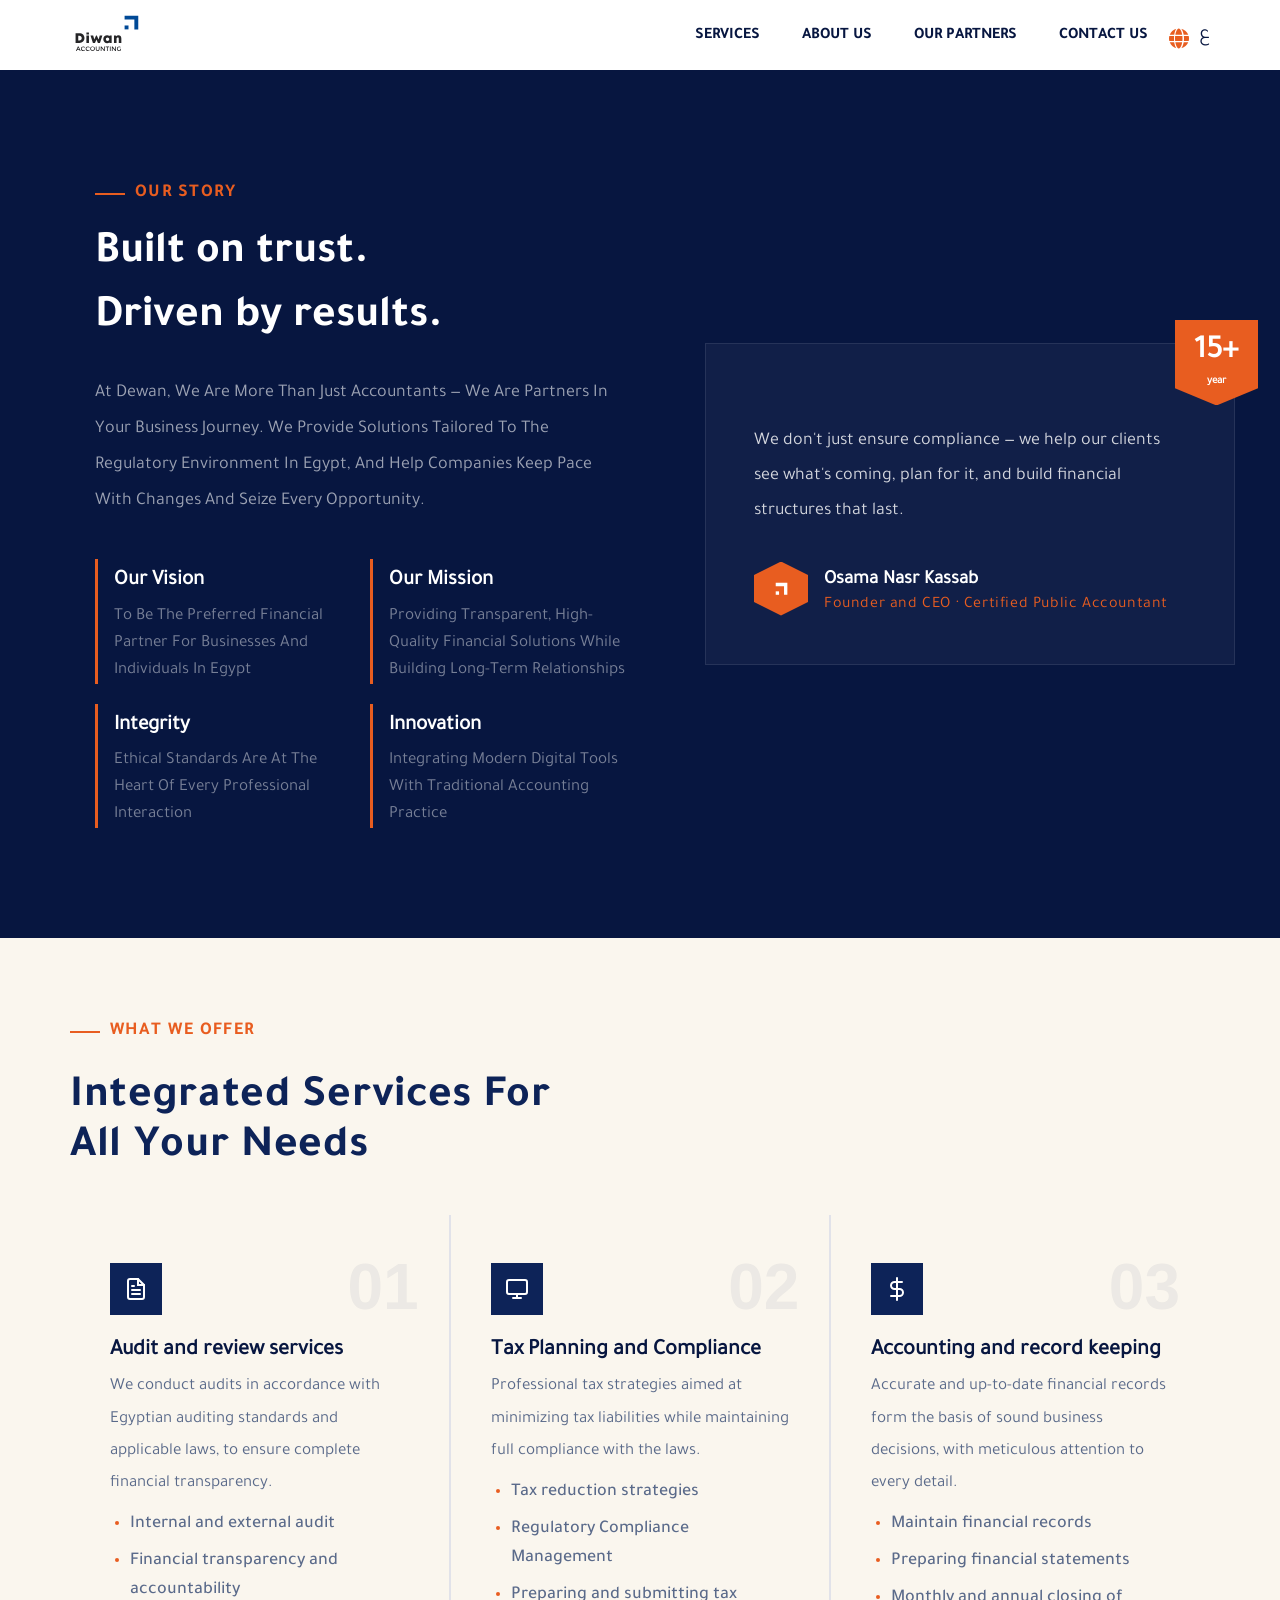
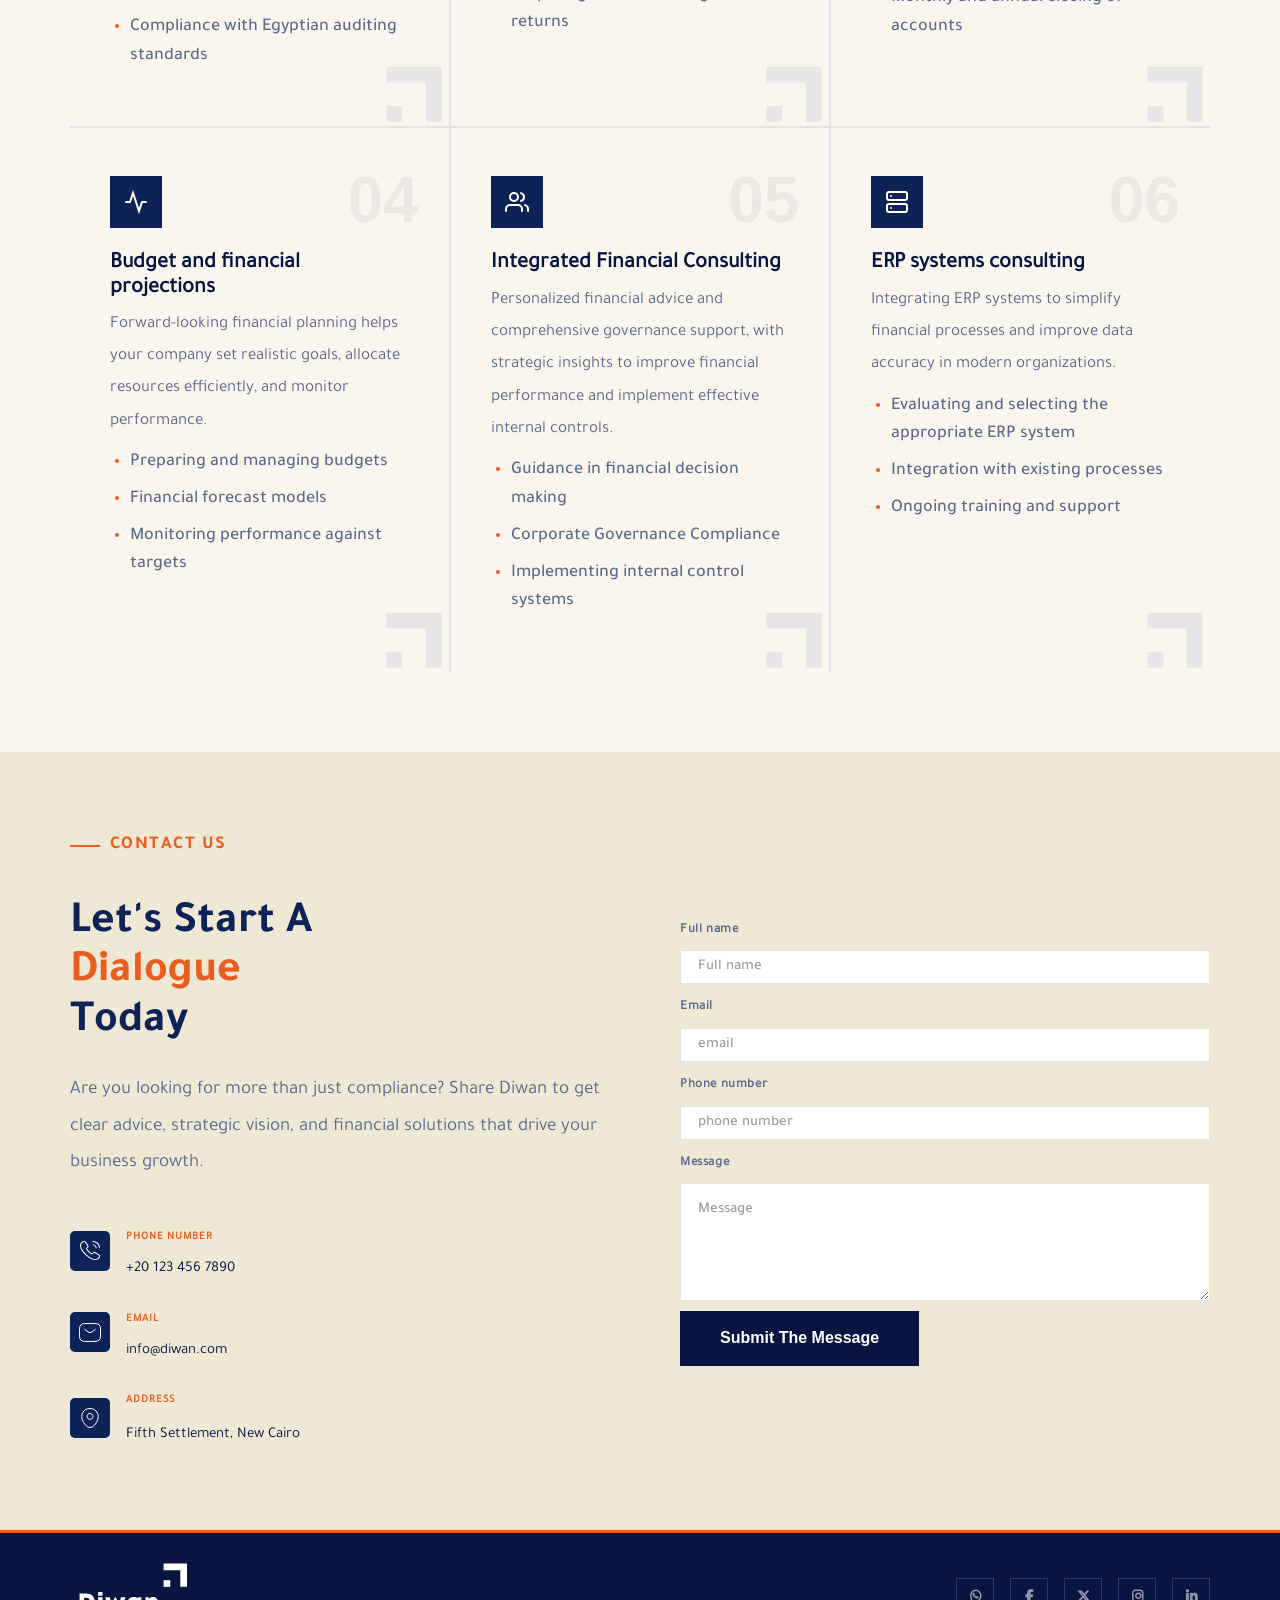
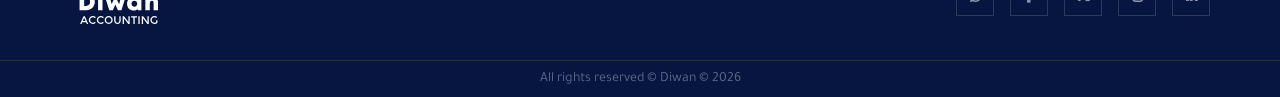
==== commit 66532930: "one" ====
--- a/about-en.html
+++ b/about-en.html
@@ -1,342 +1,342 @@
-<!DOCTYPE html>
-<html dir="ltr" lang="en">
-  <head>
-    <meta charset="UTF-8" />
-    <meta name="viewport"content="width=device-width, initial-scale=1, shrink-to-fit=no, user-scalable=no"
-    />
-    <title>Diwan-Integrated Financial & Accounting Solutions</title>
-    <link rel="shortcut icon" type="img/png" href="images/fav.svg" />
-    <link rel="stylesheet" href="css/bootstrap.css" />
-    <link rel="stylesheet" href="css/fontawesome.min.css" />
-    <link rel="stylesheet" href="css/main.css" />
-  </head>
-  <body>
-    <div class="cursor" id="cursor"></div>
-    <div class="cursor-ring" id="cursorRing"></div>
-    <div class="overlay" id="closeNav"></div>
-    <!-- Start Header -->
-      <header>
-    <div class="top-head">
-      <div class="container">
-        <div class="top-head-flex">
-            <div class="logo-head">
-              <a href="index.html">
-                <img src="images/logo-en.svg" class="img-fluid" alt="Diwan">
-              </a>
-          </div>
-            <div class="menu-head">
-              <div class="menu">
-                <ul class="list-unstyled list-inline">
-                    <li><a href="#services">services</a></li>
-                    <li><a href="#about">About us</a></li>
-                    <li><a href="#partners">Our Partners</a></li>
-                    <li><a href="#contact" class="nav-cta">Contact us</a></li>
-                </ul>
-              </div>
-            </div>
-            <div class="button-head">
-              <a href="#!" class="lang-head">
-                
-                  ع
-                  <i class="fa-solid fa-globe"></i>
-              </a>
-              <div class="side-menu">
-                <div id="mySidenav" class="sidenav">
-                    <a href="javascript:void(0)" class="closebtn" id="closeNav">&times;</a>
-                    <ul class="list-unstyled">
-                        <li><a href="#services">services</a></li>
-                        <li><a href="#about">About us</a></li>
-                        <li><a href="#partners">Our Partners</a></li>
-                        <li><a href="#contact" class="nav-cta">Contact us</a></li>
-                        <li><a href="index.html" class="nav-cta">العربية</a></li>
-                    </ul>
-                </div>
-                <span id="openNav">
-                        <div class="open-side">
-                          <i class="fa-solid fa-bars-staggered"></i>
-                        </div>
-                </span>
-              </div>
-            </div>
-        </div>
-
-      </div>
-    </div>
-  </header>
-    <!-- End Header -->
-  <!-- Start about -->
-   <section class="about-home-section" id="about">
-      <div class="container">
-        <div class="about-home-flex">
-            <div class="about-home-right">
-              <div class="about-tag">Our Story</div>
-              <span>Built on trust. Driven by results.</span>
-              <p>
-                At Dewan, we are more than just accountants — we are partners in your business journey. We provide solutions tailored to the regulatory environment in Egypt, and help companies keep pace with changes and seize every opportunity.
-              </p>
-              <div class="about-right-content">
-                <div class="about-item">
-                  <h4>Our Vision</h4>
-                    <p>To be the preferred financial partner for businesses and individuals in Egypt</p>
-                </div>
-                <div class="about-item">
-                  <h4>Our Mission</h4>
-                  <p>Providing transparent, high-quality financial solutions while building long-term relationships</p>
-                </div>
-                <div class="about-item">
-                  <h4>Integrity</h4>
-                  <p>Ethical standards are at the heart of every professional interaction</p>
-                </div>
-                <div class="about-item">
-                  <h4>Innovation</h4>
-                  <p>Integrating modern digital tools with traditional accounting practice</p>
-                </div>
-              </div>
-            </div>
-            <div class="about-home-left">
-              <div class="about-years"><span>15+</span><span>year</span></div>
-              <p>
-                 We don't just ensure compliance — we help our clients see what's coming, plan for it, and build financial structures that last.
-              </p>
-              <div class="about-left-flex-box">
-                <div class="left-photo">
-                  <img src="images/fav.svg" class="img-fluid" alt="About Us">
-                </div>
-                <div class="left-title">
-                  <h4>Osama Nasr Kassab</h4>
-                  <span>Founder and CEO · Certified Public Accountant</span>
-                </div>
-              </div>
-            </div>
-      </div>
-    </section>
-  <!-- End about -->
-
- <!-- Start Services -->
-  <section class="services-home-section" id="services">
-    <div class="container">
-        <div class="services-home-flex">
-            <div class="services-head">
-              <div class="about-tag">What we offer</div>
-              <p>Integrated services for all your needs</p>
-            </div>
-            <div class="services-items">
-              <div class="service-item">
-                  <div class="serv-fav">
-                    <img src="images/fav.svg" class="logo-img" alt="logo" style="fill: white;">
-                  </div>
-                <div class="item-num">01</div>
-                <div class="item-icon">
-                  
-                  <svg viewBox="0 0 24 24" fill="none" stroke="white" stroke-width="2" stroke-linecap="round">
-                    <path d="M14 2H6a2 2 0 0 0-2 2v16a2 2 0 0 0 2 2h12a2 2 0 0 0 2-2V8z"/><polyline points="14 2 14 8 20 8"/><line x1="16" y1="13" x2="8" y2="13"/><line x1="16" y1="17" x2="8" y2="17"/><line x1="10" y1="9" x2="8" y2="9"/>
-                  </svg>
-                </div>
-                <h5>Audit and review services</h5>
-                <p>We conduct audits in accordance with Egyptian auditing standards and applicable laws, to ensure complete financial transparency.</p>
-                
-                  <ul class="item-list">
-                    <li>Internal and external audit</li>
-                    <li>Financial transparency and accountability</li>
-                    <li>Compliance with Egyptian auditing standards</li>
-                  </ul>
-              </div>
-
-              <div class="service-item">
-                 <div class="serv-fav">
-                    <img src="images/fav.svg" class="logo-img" alt="logo" style="fill: white;">
-                  </div>
-                <div class="item-num">02</div>
-                  <div class="item-icon">
-                    <svg viewBox="0 0 24 24" fill="none" stroke="white" stroke-width="2" stroke-linecap="round">
-                      <rect x="2" y="3" width="20" height="14" rx="2"/><line x1="8" y1="21" x2="16" y2="21"/><line x1="12" y1="17" x2="12" y2="21"/>
-                    </svg>
-                  </div>
-                 <h5>Tax Planning and Compliance</h5>
-                  <p>Professional tax strategies aimed at minimizing tax liabilities while maintaining full compliance with the laws.</p>
-                  <ul class="item-list">
-                   <li>Tax reduction strategies</li>
-                    <li>Regulatory Compliance Management</li>
-                    <li>Preparing and submitting tax returns</li>
-                  </ul>
-              </div>
-              <div class="service-item">
-                 <div class="serv-fav">
-                    <img src="images/fav.svg" class="logo-img" alt="logo" style="fill: white;">
-                  </div>
-                <div class="item-num">03</div>
-                  <div class="item-icon">
-                    <svg viewBox="0 0 24 24" fill="none" stroke="white" stroke-width="2" stroke-linecap="round">
-                      <line x1="12" y1="1" x2="12" y2="23"/><path d="M17 5H9.5a3.5 3.5 0 0 0 0 7h5a3.5 3.5 0 0 1 0 7H6"/>
-                    </svg>
-                  </div>
-                  <h5>Accounting and record keeping</h5>
-                  <p>Accurate and up-to-date financial records form the basis of sound business decisions, with meticulous attention to every detail.</p>
-                  <ul class="item-list">
-                    <li>Maintain financial records</li>
-                    <li>Preparing financial statements</li>
-                    <li>Monthly and annual closing of accounts</li>
-                  </ul>
-              </div>
-              <div class="service-item">
-                 <div class="serv-fav">
-                    <img src="images/fav.svg" class="logo-img" alt="logo" style="fill: white;">
-                  </div>
-                  <div class="item-num">04</div>
-                    <div class="item-icon">
-                      <svg viewBox="0 0 24 24" fill="none" stroke="white" stroke-width="2" stroke-linecap="round">
-                        <polyline points="22 12 18 12 15 21 9 3 6 12 2 12"/>
-                      </svg>
-                    </div>
-                   <h5>Budget and financial projections</h5>
-                    <p>Forward-looking financial planning helps your company set realistic goals, allocate resources efficiently, and monitor performance.</p>
-                    <ul class="item-list">
-                    <li>Preparing and managing budgets</li>
-                      <li>Financial forecast models</li>
-                      <li>Monitoring performance against targets</li>
-                    </ul>
-              </div>
-              <div class="service-item">
-                 <div class="serv-fav">
-                    <img src="images/fav.svg" class="logo-img" alt="logo" style="fill: white;">
-                  </div>
-                <div class="item-num">05</div>
-                  <div class="item-icon">
-                    <svg viewBox="0 0 24 24" fill="none" stroke="white" stroke-width="2" stroke-linecap="round">
-                      <path d="M17 21v-2a4 4 0 0 0-4-4H5a4 4 0 0 0-4 4v2"/><circle cx="9" cy="7" r="4"/><path d="M23 21v-2a4 4 0 0 0-3-3.87"/><path d="M16 3.13a4 4 0 0 1 0 7.75"/>
-                    </svg>
-                  </div>
-                 <h5>Integrated Financial Consulting</h5>
-                  <p>Personalized financial advice and comprehensive governance support, with strategic insights to improve financial performance and implement effective internal controls.</p>
-                  <ul class="item-list">
-                   <li>Guidance in financial decision making</li>
-                    <li>Corporate Governance Compliance</li>
-                    <li>Implementing internal control systems</li>
-                  </ul>
-              </div>
-              <div class="service-item">
-                 <div class="serv-fav">
-                    <img src="images/fav.svg" class="logo-img" alt="logo" style="fill: white;">
-                  </div>
-                <div class="item-num">06</div>
-                  <div class="item-icon">
-                    <svg viewBox="0 0 24 24" fill="none" stroke="white" stroke-width="2" stroke-linecap="round">
-                      <rect x="2" y="2" width="20" height="8" rx="2"/><rect x="2" y="14" width="20" height="8" rx="2"/><line x1="6" y1="6" x2="6.01" y2="6"/><line x1="6" y1="18" x2="6.01" y2="18"/>
-                    </svg>
-                  </div>
-                  <h5>ERP systems consulting</h5>
-                  <p>Integrating ERP systems to simplify financial processes and improve data accuracy in modern organizations.</p>
-                  <ul class="item-list">
-                    <li>Evaluating and selecting the appropriate ERP system</li>
-                    <li>Integration with existing processes</li>
-                    <li>Ongoing training and support</li>
-                  </ul>
-              </div>
-            </div>
-        </div>
-    </div>
-  </section>
- <!-- End Services -->
-
-
- 
-   <!-- Start contact -->
-    <section class="contact-home-section" id="contact">
-      <div class="container">
-          <div class="contact-home-flex">
-              <div class="contact-right">
-                  <div class="about-tag">Contact us</div>
-                  <h3>Let's start a <span> dialogue </span>today</h3>
-                  <p>Are you looking for more than just compliance? Share Diwan to get clear advice, strategic vision, and financial solutions that drive your business growth.</p>
-                  <div class="contact-item-flex">
-
-                    <div class="contact-item">
-                        <div class="contact-icon">
-                          <i><img src="images/icons/phone.svg" class="img-contain"></i>
-                        </div>
-                        <div class="contact-text">
-                          <h4>Phone number</h4>
-                          <a href="tel:+201234567890">+20 123 456 7890</a>
-                      </div>
-                    </div>
-
-                    <div class="contact-item">
-                      <div class="contact-icon">
-                        <i><img src="images/icons/mail.svg" class="img-contain"></i>
-                      </div>
-                      <div class="contact-text">
-                        <h4>Email</h4>
-                        <a href="mailto:info@diwan.com">info@diwan.com</a>
-                      </div>
-                    </div>
-
-                    <div class="contact-item">
-                      <div class="contact-icon">
-                        <i><img src="images/icons/address.svg" class="img-contain"></i>
-                      </div>
-                      <div class="contact-text">
-                       <h4>Address</h4>
-                        <p>Fifth Settlement, New Cairo</p>
-                      </div>
-                    </div>
-
-                  </div>
-              </div>
-              <div class="contact-left">
-                    <form action="#" method="post">
-                       <div class="form-group cont">
-                            <label for="name">Full name</label>
-                            <input type="text" class="form-control" id="name" name="name" placeholder="Full name" required> 
-                        </div> 
-                        <div class="form-group cont">
-                            <label for="email">Email</label>
-                            <input type="email" class="form-control" id="email" name="email" placeholder="email" required>     
-                        </div>
-                        <div class="form-group cont">
-                            <label for="phone">Phone number</label>
-                            <input type="tel" class="form-control" id="phone" name="phone" placeholder="phone number" required>     
-                        </div>
-                        <div class="form-group one cont">
-                          <label for="message">Message</label>
-                          <textarea class="form-control" id="message" name="message" rows="4" placeholder="Message" required></textarea>
-                        </div>
-                        <button type="submit" class="submit-form">Submit the message</button>
-                    </form>   
-              </div>
-            </div>
-          </div>
-      </div>
-    </section>
-   <!-- End contact -->
-        <!-- Start Footer -->
-         <footer>
-          <div class="container">
-              <div class="foot-flex">
-                <div class="foot-logo">
-                  <img src="images/logo-en.svg" class="img-fluid" alt="logo">  
-                </div>
-                <div class="foot-social">
-                  <a href="#"><i class="fab fab fa-whatsapp"></i></a>
-                  <a href="#"><i class="fab fa-facebook-f"></i></a>
-                  <a href="#"><i class="fab fa-x-twitter"></i></a>
-                  <a href="#"><i class="fab fa-instagram"></i></a>
-                  <a href="#"><i class="fab fa-linkedin-in"></i></a>
-                </div>
-              </div>
-          </div>
-         </footer>
-         <div class="copy_allright">
-            <div class="container">
-                  <div class="copy-text">
-                    <p> All rights reserved © <span>Diwan</span> © 2026</p>
-                  </div>
-            </div>
-          </div>
-        <!-- End Footer -->
-
-    <script src="js/jquery.min.js"></script>
-    <script src="js/bootstrap.min.js"></script>
-    <script src="js/main.js"></script>
-    
-  </body>
+<!DOCTYPE html>
+<html dir="ltr" lang="en">
+  <head>
+    <meta charset="UTF-8" />
+    <meta name="viewport"content="width=device-width, initial-scale=1, shrink-to-fit=no, user-scalable=no"
+    />
+    <title>Diwan-Integrated Financial & Accounting Solutions</title>
+    <link rel="shortcut icon" type="img/png" href="images/fav.svg" />
+    <link rel="stylesheet" href="css/bootstrap.css" />
+    <link rel="stylesheet" href="css/fontawesome.min.css" />
+    <link rel="stylesheet" href="css/main.css" />
+  </head>
+  <body>
+    <div class="cursor" id="cursor"></div>
+    <div class="cursor-ring" id="cursorRing"></div>
+    <div class="overlay" id="closeNav"></div>
+    <!-- Start Header -->
+      <header>
+    <div class="top-head">
+      <div class="container">
+        <div class="top-head-flex">
+            <div class="logo-head">
+              <a href="index.html">
+                <img src="images/logo-en.svg" class="img-fluid" alt="Diwan">
+              </a>
+          </div>
+            <div class="menu-head">
+              <div class="menu">
+                <ul class="list-unstyled list-inline">
+                    <li><a href="#services">services</a></li>
+                    <li><a href="#about">About us</a></li>
+                    <li><a href="#partners">Our Partners</a></li>
+                    <li><a href="#contact" class="nav-cta">Contact us</a></li>
+                </ul>
+              </div>
+            </div>
+            <div class="button-head">
+              <a href="#!" class="lang-head">
+                
+                  ع
+                  <i class="fa-solid fa-globe"></i>
+              </a>
+              <div class="side-menu">
+                <div id="mySidenav" class="sidenav">
+                    <a href="javascript:void(0)" class="closebtn" id="closeNav">&times;</a>
+                    <ul class="list-unstyled">
+                        <li><a href="#services">services</a></li>
+                        <li><a href="#about">About us</a></li>
+                        <li><a href="#partners">Our Partners</a></li>
+                        <li><a href="#contact" class="nav-cta">Contact us</a></li>
+                        <li><a href="index.html" class="nav-cta">العربية</a></li>
+                    </ul>
+                </div>
+                <span id="openNav">
+                        <div class="open-side">
+                          <i class="fa-solid fa-bars-staggered"></i>
+                        </div>
+                </span>
+              </div>
+            </div>
+        </div>
+
+      </div>
+    </div>
+  </header>
+    <!-- End Header -->
+  <!-- Start about -->
+   <section class="about-home-section" id="about">
+      <div class="container">
+        <div class="about-home-flex">
+            <div class="about-home-right">
+              <div class="about-tag">Our Story</div>
+              <span>Built on trust. Driven by results.</span>
+              <p>
+                At Dewan, we are more than just accountants — we are partners in your business journey. We provide solutions tailored to the regulatory environment in Egypt, and help companies keep pace with changes and seize every opportunity.
+              </p>
+              <div class="about-right-content">
+                <div class="about-item">
+                  <h4>Our Vision</h4>
+                    <p>To be the preferred financial partner for businesses and individuals in Egypt</p>
+                </div>
+                <div class="about-item">
+                  <h4>Our Mission</h4>
+                  <p>Providing transparent, high-quality financial solutions while building long-term relationships</p>
+                </div>
+                <div class="about-item">
+                  <h4>Integrity</h4>
+                  <p>Ethical standards are at the heart of every professional interaction</p>
+                </div>
+                <div class="about-item">
+                  <h4>Innovation</h4>
+                  <p>Integrating modern digital tools with traditional accounting practice</p>
+                </div>
+              </div>
+            </div>
+            <div class="about-home-left">
+              <div class="about-years"><span>15+</span><span>year</span></div>
+              <p>
+                 We don't just ensure compliance — we help our clients see what's coming, plan for it, and build financial structures that last.
+              </p>
+              <div class="about-left-flex-box">
+                <div class="left-photo">
+                  <img src="images/fav.svg" class="img-fluid" alt="About Us">
+                </div>
+                <div class="left-title">
+                  <h4>Osama Nasr Kassab</h4>
+                  <span>Founder and CEO · Certified Public Accountant</span>
+                </div>
+              </div>
+            </div>
+      </div>
+    </section>
+  <!-- End about -->
+
+ <!-- Start Services -->
+  <section class="services-home-section" id="services">
+    <div class="container">
+        <div class="services-home-flex">
+            <div class="services-head">
+              <div class="about-tag">What we offer</div>
+              <p>Integrated services for all your needs</p>
+            </div>
+            <div class="services-items">
+              <div class="service-item">
+                  <div class="serv-fav">
+                    <img src="images/fav.svg" class="logo-img" alt="logo" style="fill: white;">
+                  </div>
+                <div class="item-num">01</div>
+                <div class="item-icon">
+                  
+                  <svg viewBox="0 0 24 24" fill="none" stroke="white" stroke-width="2" stroke-linecap="round">
+                    <path d="M14 2H6a2 2 0 0 0-2 2v16a2 2 0 0 0 2 2h12a2 2 0 0 0 2-2V8z"/><polyline points="14 2 14 8 20 8"/><line x1="16" y1="13" x2="8" y2="13"/><line x1="16" y1="17" x2="8" y2="17"/><line x1="10" y1="9" x2="8" y2="9"/>
+                  </svg>
+                </div>
+                <h5>Audit and review services</h5>
+                <p>We conduct audits in accordance with Egyptian auditing standards and applicable laws, to ensure complete financial transparency.</p>
+                
+                  <ul class="item-list">
+                    <li>Internal and external audit</li>
+                    <li>Financial transparency and accountability</li>
+                    <li>Compliance with Egyptian auditing standards</li>
+                  </ul>
+              </div>
+
+              <div class="service-item">
+                 <div class="serv-fav">
+                    <img src="images/fav.svg" class="logo-img" alt="logo" style="fill: white;">
+                  </div>
+                <div class="item-num">02</div>
+                  <div class="item-icon">
+                    <svg viewBox="0 0 24 24" fill="none" stroke="white" stroke-width="2" stroke-linecap="round">
+                      <rect x="2" y="3" width="20" height="14" rx="2"/><line x1="8" y1="21" x2="16" y2="21"/><line x1="12" y1="17" x2="12" y2="21"/>
+                    </svg>
+                  </div>
+                 <h5>Tax Planning and Compliance</h5>
+                  <p>Professional tax strategies aimed at minimizing tax liabilities while maintaining full compliance with the laws.</p>
+                  <ul class="item-list">
+                   <li>Tax reduction strategies</li>
+                    <li>Regulatory Compliance Management</li>
+                    <li>Preparing and submitting tax returns</li>
+                  </ul>
+              </div>
+              <div class="service-item">
+                 <div class="serv-fav">
+                    <img src="images/fav.svg" class="logo-img" alt="logo" style="fill: white;">
+                  </div>
+                <div class="item-num">03</div>
+                  <div class="item-icon">
+                    <svg viewBox="0 0 24 24" fill="none" stroke="white" stroke-width="2" stroke-linecap="round">
+                      <line x1="12" y1="1" x2="12" y2="23"/><path d="M17 5H9.5a3.5 3.5 0 0 0 0 7h5a3.5 3.5 0 0 1 0 7H6"/>
+                    </svg>
+                  </div>
+                  <h5>Accounting and record keeping</h5>
+                  <p>Accurate and up-to-date financial records form the basis of sound business decisions, with meticulous attention to every detail.</p>
+                  <ul class="item-list">
+                    <li>Maintain financial records</li>
+                    <li>Preparing financial statements</li>
+                    <li>Monthly and annual closing of accounts</li>
+                  </ul>
+              </div>
+              <div class="service-item">
+                 <div class="serv-fav">
+                    <img src="images/fav.svg" class="logo-img" alt="logo" style="fill: white;">
+                  </div>
+                  <div class="item-num">04</div>
+                    <div class="item-icon">
+                      <svg viewBox="0 0 24 24" fill="none" stroke="white" stroke-width="2" stroke-linecap="round">
+                        <polyline points="22 12 18 12 15 21 9 3 6 12 2 12"/>
+                      </svg>
+                    </div>
+                   <h5>Budget and financial projections</h5>
+                    <p>Forward-looking financial planning helps your company set realistic goals, allocate resources efficiently, and monitor performance.</p>
+                    <ul class="item-list">
+                    <li>Preparing and managing budgets</li>
+                      <li>Financial forecast models</li>
+                      <li>Monitoring performance against targets</li>
+                    </ul>
+              </div>
+              <div class="service-item">
+                 <div class="serv-fav">
+                    <img src="images/fav.svg" class="logo-img" alt="logo" style="fill: white;">
+                  </div>
+                <div class="item-num">05</div>
+                  <div class="item-icon">
+                    <svg viewBox="0 0 24 24" fill="none" stroke="white" stroke-width="2" stroke-linecap="round">
+                      <path d="M17 21v-2a4 4 0 0 0-4-4H5a4 4 0 0 0-4 4v2"/><circle cx="9" cy="7" r="4"/><path d="M23 21v-2a4 4 0 0 0-3-3.87"/><path d="M16 3.13a4 4 0 0 1 0 7.75"/>
+                    </svg>
+                  </div>
+                 <h5>Integrated Financial Consulting</h5>
+                  <p>Personalized financial advice and comprehensive governance support, with strategic insights to improve financial performance and implement effective internal controls.</p>
+                  <ul class="item-list">
+                   <li>Guidance in financial decision making</li>
+                    <li>Corporate Governance Compliance</li>
+                    <li>Implementing internal control systems</li>
+                  </ul>
+              </div>
+              <div class="service-item">
+                 <div class="serv-fav">
+                    <img src="images/fav.svg" class="logo-img" alt="logo" style="fill: white;">
+                  </div>
+                <div class="item-num">06</div>
+                  <div class="item-icon">
+                    <svg viewBox="0 0 24 24" fill="none" stroke="white" stroke-width="2" stroke-linecap="round">
+                      <rect x="2" y="2" width="20" height="8" rx="2"/><rect x="2" y="14" width="20" height="8" rx="2"/><line x1="6" y1="6" x2="6.01" y2="6"/><line x1="6" y1="18" x2="6.01" y2="18"/>
+                    </svg>
+                  </div>
+                  <h5>ERP systems consulting</h5>
+                  <p>Integrating ERP systems to simplify financial processes and improve data accuracy in modern organizations.</p>
+                  <ul class="item-list">
+                    <li>Evaluating and selecting the appropriate ERP system</li>
+                    <li>Integration with existing processes</li>
+                    <li>Ongoing training and support</li>
+                  </ul>
+              </div>
+            </div>
+        </div>
+    </div>
+  </section>
+ <!-- End Services -->
+
+
+ 
+   <!-- Start contact -->
+    <section class="contact-home-section" id="contact">
+      <div class="container">
+          <div class="contact-home-flex">
+              <div class="contact-right">
+                  <div class="about-tag">Contact us</div>
+                  <h3>Let's start a <span> dialogue </span>today</h3>
+                  <p>Are you looking for more than just compliance? Share Diwan to get clear advice, strategic vision, and financial solutions that drive your business growth.</p>
+                  <div class="contact-item-flex">
+
+                    <div class="contact-item">
+                        <div class="contact-icon">
+                          <i><img src="images/icons/phone.svg" class="img-contain"></i>
+                        </div>
+                        <div class="contact-text">
+                          <h4>Phone number</h4>
+                          <a href="tel:+201234567890">+20 123 456 7890</a>
+                      </div>
+                    </div>
+
+                    <div class="contact-item">
+                      <div class="contact-icon">
+                        <i><img src="images/icons/mail.svg" class="img-contain"></i>
+                      </div>
+                      <div class="contact-text">
+                        <h4>Email</h4>
+                        <a href="mailto:info@diwan.com">info@diwan.com</a>
+                      </div>
+                    </div>
+
+                    <div class="contact-item">
+                      <div class="contact-icon">
+                        <i><img src="images/icons/address.svg" class="img-contain"></i>
+                      </div>
+                      <div class="contact-text">
+                       <h4>Address</h4>
+                        <p>Fifth Settlement, New Cairo</p>
+                      </div>
+                    </div>
+
+                  </div>
+              </div>
+              <div class="contact-left">
+                    <form action="#" method="post">
+                       <div class="form-group cont">
+                            <label for="name">Full name</label>
+                            <input type="text" class="form-control" id="name" name="name" placeholder="Full name" required> 
+                        </div> 
+                        <div class="form-group cont">
+                            <label for="email">Email</label>
+                            <input type="email" class="form-control" id="email" name="email" placeholder="email" required>     
+                        </div>
+                        <div class="form-group cont">
+                            <label for="phone">Phone number</label>
+                            <input type="tel" class="form-control" id="phone" name="phone" placeholder="phone number" required>     
+                        </div>
+                        <div class="form-group one cont">
+                          <label for="message">Message</label>
+                          <textarea class="form-control" id="message" name="message" rows="4" placeholder="Message" required></textarea>
+                        </div>
+                        <button type="submit" class="submit-form">Submit the message</button>
+                    </form>   
+              </div>
+            </div>
+          </div>
+      </div>
+    </section>
+   <!-- End contact -->
+        <!-- Start Footer -->
+         <footer>
+          <div class="container">
+              <div class="foot-flex">
+                <div class="foot-logo">
+                  <img src="images/logo-en.svg" class="img-fluid" alt="logo">  
+                </div>
+                <div class="foot-social">
+                  <a href="#"><i class="fab fab fa-whatsapp"></i></a>
+                  <a href="#"><i class="fab fa-facebook-f"></i></a>
+                  <a href="#"><i class="fab fa-x-twitter"></i></a>
+                  <a href="#"><i class="fab fa-instagram"></i></a>
+                  <a href="#"><i class="fab fa-linkedin-in"></i></a>
+                </div>
+              </div>
+          </div>
+         </footer>
+         <div class="copy_allright">
+            <div class="container">
+                  <div class="copy-text">
+                    <p> All rights reserved © <span>Diwan</span> © 2026</p>
+                  </div>
+            </div>
+          </div>
+        <!-- End Footer -->
+
+    <script src="js/jquery.min.js"></script>
+    <script src="js/bootstrap.min.js"></script>
+    <script src="js/main.js"></script>
+    
+  </body>
 </html>
--- a/css/main.css
+++ b/css/main.css
@@ -1,1442 +1,1519 @@
-:root {
-    --main-color:  #0D2358;
-    --sec-color: #E85D20;
-    --text-color: #071640;
-    --hover-color: #1a3a7a;
-    --border-color: #EEEDEE;
-    --contact-color: #323232;
-    --white-color: #FFFFFF;
-    --blue-color: #5a6a8a;
-
-  }
-   
-
-@font-face {
-  font-family: "light";
-  src: url("../fonts/Tajawal-Light.ttf") format("ttf"),
-    url("../fonts/Tajawal-Light.woff") format("woff"),
-    url("../fonts/Tajawal-Light.woff2") format("woff2"),
-    url("../fonts/Tajawal-Light.eot") format("eot");
-}
-
-@font-face {
-  font-family: "reg";
-  src: url("../fonts/Tajawal-Regular.ttf") format("ttf"),
-    url("../fonts/Tajawal-Regular.woff") format("woff"),
-    url("../fonts/Tajawal-Regular.woff2") format("woff2"),
-    url("../fonts/Tajawal-Regular.eot") format("eot");
-}
-
-@font-face {
-  font-family: "med";
-  src: url("../fonts/Tajawal-Medium.ttf") format("ttf"),
-    url("../fonts/Tajawal-Medium.woff") format("woff"),
-    url("../fonts/Tajawal-Medium.woff2") format("woff2"),
-    url("../fonts/Tajawal-Medium.eot") format("eot");
-}
-
-@font-face {
-  font-family: "bold";
-  src: url("../fonts/Tajawal-Bold.ttf") format("ttf"),
-    url("../fonts/Tajawal-Bold.woff") format("woff"),
-    url("../fonts/Tajawal-Bold.woff2") format("woff2"),
-    url("../fonts/Tajawal-Bold.eot") format("eot");
-}
-
-
-  a,
-  p,
-  label,
-  span,
-  .h1,
-  .h2,
-  .h3,
-  .h4,
-  .h5,
-  .h6,
-  h1,
-  h2,
-  h3,
-  h4,
-  h5,
-  h6 {
-    font-family: "reg";
-  }
-  a {
-    color: var(--text-color);
-    text-decoration: none;
-  }
-  .btn.active.focus, .btn.active:focus, .btn.focus, .btn:active.focus, .btn:active:focus, .btn:focus {
-  
-    outline: none;
-  }
- 
-  body::-webkit-scrollbar {
-    background-color: #fff;
-    width: 7px;
-    height: 0;
-  }
-  body::-webkit-scrollbar-thumb {
-    background-color: var(--main-color);
-  }
-  html {
-    scrollbar-width: thin;
-    scrollbar-color: var(--main-color) #fff;
-  }
-  input::-webkit-inner-spin-button,
-  input::-webkit-outer-spin-button {
-    -webkit-appearance: none;
-    margin: 0;
-  }
-  input[type="number"] {
-    -moz-appearance: textfield;
-  }
-  
-  .clear {
-    clear: both;
-  }
-  
-  a:hover,
-  a:active,
-  a:focus {
-    text-decoration: none;
-  }
-  
-  ul {
-    list-style: none;
-    margin: 0;
-    padding: 0;
-  }
-  
-  a:focus,
-  input:focus,
-  textarea:focus,
-  button:focus {
-    outline: 0;
-  }
-  .img-contain {
-    max-width: 100%;
-    max-height: 100%;
-    -o-object-fit: contain;
-    object-fit: contain;
-}
-
-  /*  */
-  
-  /* ── CURSOR ── */
-  /* * { cursor: none; }
-  .cursor {
-    position: fixed; width: 12px; height: 12px;
-    background: var(--sec-color); border-radius: 50%;
-    pointer-events: none; z-index: 9999;
-    transform: translate(-50%, -50%);
-    transition: transform 0.1s, width 0.3s, height 0.3s, background 0.3s;
-    mix-blend-mode: multiply;
-  }
-  .cursor-ring {
-    position: fixed; width: 36px; height: 36px;
-    border: 1.5px solid var(--sec-color); border-radius: 50%;
-    pointer-events: none; z-index: 9998;
-    transform: translate(-50%, -50%);
-    transition: transform 0.18s ease-out, width 0.3s, height 0.3s, opacity 0.3s;
-    opacity: 0.4;
-  }
-  @media (max-width: 900px) {
-    * { cursor: auto; }
-    .cursor, .cursor-ring { display: none; }
-  } */
-
- 
-/* Side menu */
-.overlay {
-  position: fixed;
-  width: 100%;
-  height: 100%;
-  left: 0;
-  right: 0;
-  bottom: 0;
-  top: 0;
-  background-color: rgba(0, 0, 0, 0.7);
-  z-index: 9;
-  display: none;
-  }
-  
-  .sidenav {
-  right: -580px;
-  overflow: auto;
-  height: 100%;
-  width: 290px;
-  position: fixed;
-  z-index: 999999;
-  top: 0;
-  background-color: var(--text-color);
-  overflow-x: hidden;
-  transition: 0.5s;
-  padding-top: 55px;
-  -webkit-box-shadow: 6px 1px 14px rgba(0, 0, 0, 0.175);
-  box-shadow: 6px 13px 14px rgba(0, 0, 0, 0.175);
-  }
-  .sidenav .menu-head li a{line-height: 40px;    text-align: right;}
-  
-  .sidenav.open {
-  right: 0;
-  }
-  
- .side-menu i {
-    color: var(--main-color);
-    width: 38px;
-    height: 38px;
-    display: -webkit-box;
-    display: -ms-flexbox;
-    display: flex;
-    -webkit-box-align: center;
-    -ms-flex-align: center;
-    align-items: center;
-    -webkit-box-pack: center;
-    -ms-flex-pack: center;
-    justify-content: center;
-    background-color: #ffff;
-    font-size: 18px;
-    border: 1px solid var(--main-color);
-    border-radius: 5px;
-    margin-inline-start: 10px;
-    -webkit-transition: all 0.3s ease-in-out;
-    transition: all 0.3s ease-in-out;
-}
- .side-menu i :hover {
-    background-color: var(--sec-color);
-    color: var(--white-color);
-}
-
-
-  
-  .sidenav .list-unstyled>li>a {
-  text-align: right;
-  line-height: 40px;
-  }
-  .sidenav a {
-  text-decoration: none;
-  font-size: 16px;
-  transition: 0.3s;
-  margin: 0px 30px;
-  color: var(--white-color);
-  line-height: 40px;
-  text-transform: uppercase;
-  -webkit-transition: 0.4s ease;
-  -o-transition: 0.4s ease;
-  transition: 0.4s ease;
-  }
-  .sidenav a.social-link{margin: 0px 3px;}
-  .top-social.side {
-  padding: 10px 6px;
-  display: flex;
-  }
-  .sidenav .closebtn {
-  position: absolute;
-  top: 10px;
-  font-size: 30px;
-  cursor: pointer;
-  left: 0px;
-  }
-  
-  .side-menu span {
-  font-size: 35px;
-  cursor: pointer;
-  color: var(--main-color);
-  width: 100%;
-  display: block;
-  
-  }
-  html[dir="ltr"] .sidenav.open {
-  
-    left: 0;
-  }
-  html[dir="ltr"] .sidenav {
-    left: -580px;
-    right: unset}
-    html[dir="ltr"]  .sidenav .closebtn {
-      left: unset;
-      right: 0;
-  }
-  html[dir="ltr"] .side-menu .sub_list li {
-    margin-left: 25px;
-  }
-  @media (min-width: 992px) {
-  .side-menu {
-    display: none;
-  }
-  }
-
-/*------------header------------*/
-
-.top-head{
-  -webkit-box-shadow: 0px 0px 8px 0px rgba(1, 1, 1, 0.1);
-  box-shadow: 0px 0px 8px 0px rgba(1, 1, 1, 0.1);
-} 
-.top-head-flex{
-  display: flex;
-    align-items: center;
-    justify-content: space-between;
-    /* padding: 15px 0px; */
-}
-.logo-head img{
-     width: 108px;
-    height: 90px;
-}
-.menu-head li a{
-  font-size: 16px;
-  margin: 0px 16px;
-  color: var(--text-color);
-  -webkit-transition: 0.5s ease;
-  -o-transition: 0.5s ease;
-  transition: 0.5s ease;
-  transition: 0.3s ease-in-out;
-  font-family: "bold";
-  text-transform: uppercase;
-}
-
-  
-.menu ul{
-  display: flex;
-}
-.menu-head li a:hover{
-  color: var(--sec-color);
-  -webkit-transition: 0.5s ease;
-  -o-transition: 0.5s ease;
-  transition: 0.5s ease;
-  transition: 0.3s ease-in-out;
-}
-.menu-head li a.active{
-  color: var(--main-color);
-  font-weight: 600;
-  position: relative;
-}
-.menu-head li a.active::before {
-    content: "";
-    position: absolute;
-    width: 33px;
-    height: 2px;
-    left: 23px;
-    top: 40px;
-    background-color: var(--main-color);
-    transform: translateX(-50%);
-}
-a.contact-head{
-line-height: 40px;
-    width: 140px;
-    height: 40px;
-   border:1px solid transparent;
-    border-radius: 5px;
-    color: #ffffff;
-    font-size: 16px;
-    -webkit-transition: 0.5s ease;
-    -o-transition: 0.5s ease;
-    transition: 0.5s ease;
-    display: flex;
-    align-items: center;
-    justify-content: center;
-    font-weight: 800;
-    background-color: var(--sec-color);
-}
-a.contact-head:hover{
-  background-color: var(--white-color);
-    border-color: var(--sec-color);
-    color: var(--sec-color);
-    border-color: var(--sec-color);
-}
-a.contact-head i{margin-inline-end: 10px;}
-.lang-head {display: flex; align-items: center;
- -webkit-transition: all 0.3s ease-in-out;
-    transition: all 0.3s ease-in-out;
-}
-.lang-head:hover .lang-head i{
-  color: var(--sec-color);
-}
-a.lang-head{
- font-size: 20px;
-}
-a.lang-head:hover{
-  color: var(--sec-color);
-}
-.lang-head i{
-
-    display: -webkit-box;
-    display: -ms-flexbox;
-    display: flex;
-
-    -webkit-box-align: center;
-    -ms-flex-align: center;
-    align-items: center;
-    -webkit-box-pack: center;
-    -ms-flex-pack: center;
-    justify-content: center;
-
-    color: var(--sec-color);
-    font-size: 20px;
-
-
-    margin-inline-start: 10px;
-    -webkit-transition: all 0.3s ease-in-out;
-    transition: all 0.3s ease-in-out;
-}
-.lang-head i:hover{
-  background-color: var(--sec-color);
-  color: var(--white-color);
-}
-.button-head{display: flex;align-items: center;}
-
-
-/* header */
-.head-home-section{}
-.head-home-section .container-fluid{
-  padding: 0;
-}
-.head-home-flex{
-      min-height: 100vh;
-   
-    display: grid;
-    grid-template-columns: 55% 45%;
-    position: relative;
-    overflow: hidden;
-}
-.head-right{
-  display: flex;
-    flex-direction: column;
-    justify-content: center;
-    padding: 96px 80px 96px 48px;
-    position: relative;
-    z-index: 2;
-}
-.head-right h4{
-      display: inline-flex;
-    align-items: center;
-    gap: 13px;
-    font-size: 14px;
-    font-weight: 700;
-    letter-spacing: 0.7px;
-    color: var(--sec-color);
-    margin-bottom: 30x;
-        text-transform: capitalize;
-}
-.head-right h4::before {
-    content: '';
-    width: 30px;
-    height: 2px;
-    background: var(--sec-color);
-    flex-shrink: 0;
-}
-.head-right>span{
-    font-size: 62px;
-    font-weight: 900;
-    margin-bottom: 6px;
-    font-family: "bold";
-    text-transform: capitalize;
-}
-.head-right span.up{
-   color: var(--main-color);
-}
-.head-right span.down{
-   color: var(--sec-color);
-}
-.head-right p{
-    font-size: 17px;
-    line-height: 1.9;
-    color: var(--blue-color);
-    width: 84%;
-    margin-bottom: 48px;
-}
-.head-button{
-    display: flex;
-    gap: 20px;
-    align-items: center;
-    flex-wrap: wrap;
-    position: relative;
-}
-.head-start-b .logo-img path {
-  fill: #fff;
-}
-.head-start-b{
-  position: relative;
-}
-.head-start-b img{
-position: absolute;
-    top: 1px;
-    right: 0;
-    filter: brightness(0) invert(1);
-    width: 20px;
-    z-index: 9;
-
-}
-.start-now{
-  background: var(--main-color);
-    color: var(--white);
-    padding: 15px 40px;
-    font-family: 'Tajawal', sans-serif;
-    font-size: 16px;
-    font-weight: 700;
-    text-decoration: none;
-    display: inline-block;
-    border: none;
-    cursor: none;
-    color: var(--white-color);
-        -webkit-transition: all 0.3s ease-in-out;
-    transition: all 0.3s ease-in-out;
-
-}
-.start-now:hover{
-      background: var(--sec-color);
-      color: var(--white-color);
-
-}
-.start-up{
-  background: var(--sec-color);
-    color: var(--white);
-    padding: 16px 40px;
-    font-family: 'Tajawal', sans-serif;
-    font-size: 16px;
-    font-weight: 700;
-    text-decoration: none;
-    display: inline-block;
-    border: none;
-    cursor: none;
-    text-transform: capitalize;
-    color: var(--white-color);
-        -webkit-transition: all 0.3s ease-in-out;
-    transition: all 0.3s ease-in-out;
-}
-.start-up:hover{
-      background: var(--main-color);
-      color: var(--white-color);
-}
-.head-num{
-
-    margin-top:55px;
-    padding-top: 40px;
-    border-top: 1px solid rgba(13, 35, 88, 0.1);
-}
-.numbers-flex{
-    display: flex;
-    gap: 48px;
-}
-.numbers-item{
-font-size: 40px;
-    font-weight: 900;
-    color: var(--main-color);
-    line-height: 1;
-    display: flex;
-    align-items: start;
-    gap: 3.2px;
-    display: flex;
-    flex-direction: column;
-}
-.numbers-item .number{
-      color: var(--sec-color);
-    font-size:26px;
-}
-.numbers-item .number span{
-      color: var(--main-color);
-  font-size:36px;
-      font-family: 'bold';
-}
-.numbers-item .item-name{
-      font-size: 14px;
-    color: var(--blue-color);
-    margin-top: 5px;
-    font-weight: 500;
-    font-family: 'reg';
-}
-.head-left{
-      background: var(--text-color);
-    position: relative;
-    overflow: hidden;
-height: 100%;
-}
-.fav-pattern {
-position: absolute;
-    bottom: 0;
-    left: 0;
-    width: 100%;
-    height: 215px;
-    background-image: url(../images/fav.svg);
-    background-repeat: repeat;
-    background-position: bottom;
-    filter: brightness(1) invert(0);
-    filter: opacity(0.1);
-
-}
-.head-pattern {
-    position: absolute;
-    inset: 0;
-    background-image: repeating-linear-gradient(45deg, transparent, transparent 30px, rgba(255, 255, 255, 0.015) 30px, rgba(255, 255, 255, 0.015) 31px);
-}
-.head-left-content{
-  padding-top: 120px;
-    padding-right: 40px;
-    padding-left: 40px;
-}
-.head-left-content h4{
-  display: inline-block;
-    background: var(--sec-color);
-    color: white;
-    padding: 6px 16px;
-    font-size: 13px;
-    font-weight: 700;
-    letter-spacing: 0.5px;
-    margin-bottom: 32px;
-    align-self: flex-start;
-}
-/* .head-box{
-  position: absolute;
-    inset: 0;
-    display: flex;
-    flex-direction: column;
-    justify-content: center;
-    padding: 3rem;
-    z-index: 2;
-} */
-
-.head-box {
-      background: rgba(255, 255, 255, 0.05);
-    border: 1px solid rgba(255, 255, 255, 0.1);
-    padding:40px;
-    backdrop-filter: blur(10px);
-    position: relative;
-}
-.head-box h2{
-      font-size: 32px;
-    font-weight: 900;
-    color: white;
-    margin-bottom: 8px;
-    font-family: 'bold';
-}
-.head-box span{
-font-size: 13px;
-    font-weight: 600;
-    letter-spacing: 0.6px;
-    color: var(--sec-color);
-    margin-bottom: 15px;
-    text-transform: uppercase;
-    display: inline-block;
-}
-.head-box p{
-      font-size: 16px;
-    line-height: 1.9;
-    color: rgba(255, 255, 255, 0.6);
-}
-.head-years{
-  position: absolute;
-    bottom: -24px;
-    left: -24px;
-    width: 90px;
-    height: 90px;
-    background: var(--sec-color);
-    clip-path: polygon(50% 0%, 100% 25%, 100% 75%, 50% 100%, 0% 75%, 0% 25%);
-    display: flex;
-    flex-direction: column;
-    align-items: center;
-    justify-content: center;
-    color: white;
-}
-.head-years span:first-child{
-  font-size: 28px;
-    font-weight: 900;
-    line-height: 1;
-}
-.head-years span{
-  font-size: 9px;
-    font-weight: 700;
-    text-align: center;
-    line-height: 1.3;
-    color: var(--white-color);
-    margin-bottom: 5px;
-}
-.services-home-section{
-  background-color: #faf6ee;
-      padding-top: 80px;
-    padding-bottom: 80px;
-}
-.services-home-flex{}
-.services-head{
-  display: inline-flex;
-flex-direction: column;
-    align-items: start;
-    gap:13px;
-    font-size:14px;
-    font-weight: 700;
-    letter-spacing: 0.68px;
-    color: var(--sec-color);
-    margin-bottom:32px;
-}
-.about-tag{
-    display: inline-flex;
-    align-items: center;
-    gap: 10px;
-    font-size: 18px;
-    font-weight: 700;
-    letter-spacing:1.44px;
-    color: var(--sec-color);
-    margin-bottom: 16px;
-    text-transform: uppercase;
-    font-family: 'bold';
-}
-.about-tag::before {
-    content: '';
-    width: 30px;
-    height: 2px;
-    background: var(--sec-color);
-    flex-shrink: 0;
-}
-
-
-.services-head p{
-     font-size: 45px;
-    line-height: 1.1;
-    color: var(--main-color);
-    width: 65%;
-    font-family: 'bold';
-    text-transform: capitalize;
-}
-.services-items{
-     display: grid;
-    grid-template-columns: repeat(3, 1fr);
-    gap: 2px;
-    background: rgb(2 55 181 / 10%);
-}
-.service-item{
-  position: relative;
- padding: 48px 40px;
-    position: relative;
-    overflow: hidden;
-    background-color: #faf6ee;
-    transition: background 0.3s, transform 0.3s;
-            -webkit-transition: all 0.3s ease-in-out;
-    transition: all 0.3s ease-in-out;
-
-}
-.service-item:hover{
-  background-color: #fff;
-    transform: translateY(-5px);
-}
-.item-num{
-    font-size: 64px;
-    font-weight: 900;
-    line-height: 1;
-    color: rgba(13, 35, 88, 0.06);
-    position: absolute;
-    top: 40px;
-    left: 30px;
-    transition: color 0.3s;
-}
-.item-icon{
-    width: 52px;
-    height: 52px;
-    background: var(--main-color);
-    align-items: center;
-    justify-content: center;
-    margin-bottom: 24px;
-    z-index: 1;
-    transition: background 0.3s;
-    display: flex;
-}
-.serv-fav img{
-position: absolute;
-    bottom: -15px;
-    left: -20px;
-    filter: brightness(0) invert(0.9);
-    width: 110px;
-    z-index: 9;
-}
-.item-icon svg {
-    width: 24px;
-    height: 24px;
-}
-.service-item h5{
-  font-size: 19.5px;
-    font-weight: 700;
-    color: var(--text-color);
-    margin-bottom: 8px;
-}
-.service-item p{
-  font-size: 14.7px;
-    line-height: 1.9;
-     color: var(--blue-color);
-    position: relative;
-    z-index: 1;
-}
-.service-item ul{
-  list-style: disc;
-   margin-inline-start: 20px;
-    color: var(--blue-color);
-}
-.service-item ul li{
-  margin-bottom: 8px;
-    font-size:15.2px;
-    line-height: 1.6;
-}
-.service-item ul li::marker{
-  color: var(--sec-color);
-}
-
-/* ABOUT */
-.about-home-section{
-  background: var(--text-color);
-    padding: 110px 80px;
-
-    position: relative;
-    overflow: hidden;
-}
-/* .about-home-section::before {
-    background-image: url(../images/fav.svg);
-    position: absolute;
-    left: -0.15em;
-    top: 50%;
-    transform: translateY(-50%);
-    font-family: 'Tajawal', sans-serif;
-    font-size: 22rem;
-    font-weight: 900;
-    color: rgba(255, 255, 255, 0.02);
-    pointer-events: none;
-    line-height: 1;
-} */
-.about-home-flex{
-    display: grid;
-    grid-template-columns: 1fr 1fr;
-    gap: 80px;
-    align-items: center;
-}
-.about-home-right{
-  position: relative;
-}
-.about-home-right p{
-  font-size: 16.8px;
-    line-height: 2;
-    color: rgba(255, 255, 255, 0.6);
-    margin-top: 24px;
-    text-transform: capitalize;
-}
-.about-home-right span{
-  display: block;
-    color: var(--white-color);
-    font-size: 45px;
-    font-family: 'bold';
-    width: 71%;
-}
-.about-right-content{
- display: grid;
-    grid-template-columns: 1fr 1fr;
-    gap: 19.5px;
-    margin-top: 40px;
-}
-.about-item{
-      border-right: 3px solid var(--sec-color);
-    padding-right: 16px;
-    transition: border-color 0.2s;
-}
-.about-item h4{
-  font-size: 15.2px;
-    font-weight: 800;
-    color: white;
-    margin-bottom: 5px;
-}
-.about-item p{
-      font-size: 13px;
-    color: rgba(255, 255, 255, 0.45);
-    line-height: 1.6;
-        margin-top: 10px;
-    margin-bottom: 0;
-}
-.about-home-left{
-      background: rgba(255, 255, 255, 0.04);
-    border: 1px solid rgba(255, 255, 255, 0.09);
-    padding: 48px;
-    position: relative;
-}
-.about-years{
-  position: absolute;
-    top: -24px;
-    right: -24px;
-    background: var(--sec-color);
-    color: white;
-    padding: 16px 19px;
-    text-align: center;
-    clip-path: polygon(0 0, 100% 0, 100% 80%, 50% 100%, 0 80%);
-}
-.about-years span:first-child{
-  display: block;
-    font-size: 32px;
-    font-weight: 900;
-    line-height: 1;
-    color: var(--white-color);
-}
-.about-years span:last-child {
-    font-size: 11px;
-    font-weight: 700;
-}
-.about-home-left p{
-  font-size: 17.5px;
-    line-height: 2;
-    color: rgba(255, 255, 255, 0.82);
-    margin-bottom: 32px;
-    margin-top: 32px;
-}
-.about-left-flex-box{
-      display: flex;
-    align-items: center;
-    gap: 16px;
-}
-.left-photo{
-  width: 54px;
-    height: 54px;
-    flex-shrink: 0;
-    background: var(--sec-color);
-    clip-path: polygon(50% 0%, 100% 25%, 100% 75%, 50% 100%, 0% 75%, 0% 25%);
-    display: flex;
-    align-items: center;
-    justify-content: center;
-    font-family: 'Tajawal', sans-serif;
-    font-size: 20px;
-    font-weight: 900;
-    color: white;
-}
-.left-photo img{
-      filter: brightness(0) invert(1);
-    width: 20px;
-    z-index: 9;
-}
-.left-title{}
-.left-title h4{
-      font-weight: 800;
-    color: white;
-    font-size: 16px;
-    margin-bottom: 0;
-}
-.left-title span{
-  font-size: 13px;
-    color: var(--sec-color);
-    letter-spacing: 0.6px;
-}
-/* ABOUT */
-
-/* partners */
-.partners-home-section{
-  background-color: #faf6ee;
-padding-bottom: 80px;
-padding-top: 80px;
-}
-.partners-home-section p{
-color: var(--text-color);
-    font-weight: 900;
-    line-height: 1.2;
-    font-size: 45px;
-    display: block;
-    font-family: 'bold';
-}
-.partner-flex{
-  display: grid;
-    grid-template-columns: repeat(5, 1fr);
-    gap: 1.5px;
-    background: rgba(13, 35, 88, 0.08);
-    margin-top: 48px;
-}
-.partner-item{
-  background: #faf6ee;
-    padding: 28px 16px;
-    display: flex;
-    flex-direction: column;
-    align-items: center;
-    justify-content: center;
-    gap: 6px;
-    min-height: 90px;
-    transition: background 0.2s;
-    position: relative;
-    overflow: hidden;
-}
-
-.partner-item::after {
-    content: '';
-    position: absolute;
-    bottom: 0;
-    right: 0;
-    left: 0;
-    height: 2px;
-    background: var(--sec-color);
-    transform: scaleX(0);
-    transition: transform 0.3s;
-}
-.partner-item:hover::after {
-    transform: scaleX(1);
-}
-.partner-item:hover{
-  background: var(--white-color);
-}
-.partner-item span{
-  font-size: 13px;
-    font-weight: 800;
-    text-align: center;
-    color: var(--text-color);
-    opacity: 0.4;
-    transition: opacity 0.2s, color 0.2s;
-}
-.partner-item:hover span{
-  opacity: 1;
- color: var(--sec-color);
-}
-/* partners */
-/* contact */
-.contact-home-section{
-  padding-bottom: 80px;
-  padding-top: 80px;
-  background-color: #efe8d5;
-}
-.contact-home-flex{
-  display: grid;
-    grid-template-columns: 1fr 1fr;
-    gap: 80px;
-    align-items: center;
-}
-.contact-right{}
-.contact-right p{
-      font-size: 15px;
-    line-height: 1.9;
-    color: #5a6a8a;
-    margin-top:16px;
-}
-.contact-right h3{
-  font-size: 45px;
-    line-height: 1.1;
-    color: var(--main-color);
-    width: 55%;
-    font-family: 'bold';
-    font-weight: 800;
-    margin-top: 25px;
-    margin-bottom: 25px;
-    text-transform: capitalize;
-}
-.contact-right span{
-  color: var(--sec-color);
-    font-family: 'bold';
-      font-size: 45px;
-    line-height: 1.1;
-}
-.contact-item-flex{
-  display: flex;
-    gap: 24px;
-    flex-direction: column;
-    margin-top: 40px;
-}
-.contact-item{
-  display: flex;
-    align-items: center;
-    gap: 16px;
-}
-.contact-item i{
-  width: 40px;
-    height: 40px;
-    background: var(--main-color);
-    color: white;
-    display: flex;
-    align-items: center;
-    justify-content: center;
-    font-size: 18px;
-    border-radius: 5px;
-}
-.contact-text{
-      display: flex;
-    flex-direction: column;
-    gap: 4px;
-}
-.contact-text h4{
-  font-size: 11px;
-    font-weight: 700;
-    letter-spacing:0.9px;
-    color: var(--sec-color);
-    text-transform: uppercase;
-}
-.contact-text a{
-  font-size: 15.2px;
-    color: var(--text-color);
-    font-weight: 500;
-      -webkit-transition: 0.5s ease;
-  -o-transition: 0.5s ease;
-  transition: 0.5s ease;
-  transition: 0.3s ease-in-out;
-}
-
-.contact-text a:hover{
-color: var(--blue-color);
-}
-.contact-text p{
-      font-size: 15.2px;
-    color: var(--text-color);
-    font-weight: 500;
-    margin: 0;
-}
-.form-group.cont label {
-    font-size: 13px;
-    font-weight: 700;
-    letter-spacing: 0.6px;
-    color: #5a6a8a;
-    margin-bottom: 10px;
-}
-.form-group.cont{margin-bottom: 10px;}
-.form-group.cont input, .form-group.cont textarea {
-    background: var(--white-color);
-    border: 1.5px solid rgba(13, 35, 88, 0.12);
-    padding: 15px 17px;
-    font-family: 'med';
-    font-size: 15px;
-    color: var(--text-color);
-    outline: none;
-    direction: rtl;
-    transition: border-color 0.2s;
-    border-radius: 0;
-    -webkit-appearance: none;
-    appearance: none;
-          -webkit-transition: 0.5s ease;
-  -o-transition: 0.5s ease;
-  transition: 0.5s ease;
-  transition: 0.3s ease-in-out;
-  box-shadow: none;
-}
-.form-group.cont input:focus, .form-group.cont textarea:focus {
-    border-color: var(--sec-color);
-}
-.submit-form{
-  background: var(--text-color);
-    color: var(--white-color);
-    padding: 16px 40px;
-    font-size: 16px;
-    font-weight: 700;
-    text-decoration: none;
-    display: inline-block;
-    transition: background 0.25s, transform 0.2s;
-    border: none;
-    cursor: none;
-    text-transform: capitalize;
-}
-.submit-form:hover {
-    background: var(--sec-color);
-    transform: translateY(-2px);
-}
-/* contact */
-/* footer */
-footer{
-      background-color: var(--text-color);
-    color: white;
-    padding: 24px 0;
-    border-top: 3px solid var(--sec-color);
-}
-.foot-flex{
-  display: flex;
-    align-items: center;
-    gap: 16px;
-    justify-content: space-between;
-}
-.foot-logo img{filter: brightness(0) invert(1);
-    width: 120px;
-}
-
-.foot-social{
-  display: flex;
-    align-items: center;
-    gap: 16px;
-}
-.foot-social i{
-    width: 38px;
-    height: 38px;
-    border: 1px solid rgba(255, 255, 255, 0.15);
-    display: flex;
-    align-items: center;
-    justify-content: center;
-    color: rgba(255, 255, 255, 0.55);
-    font-size: 13px;
-    font-weight: 700;
-    text-decoration: none;
-    -webkit-transition: 0.5s ease;
-  -o-transition: 0.5s ease;
-  transition: 0.5s ease;
-  transition: 0.3s ease-in-out;
-}
-.foot-social i:hover{
-      background: var(--sec-color);
-    color: white;
-}
-
-.copy_allright{
-  background-color: var(--text-color);
-    padding: 8px 0;
-    border-top: 1px solid #2e2e2e;
-}
-.copy-text p{font-size: 14px;
-margin: 0;
-text-align: center;
-color: var(--blue-color);}
-/* footer */
-
-
-@media (max-width:1024px){
-  .head-right>span {
-    font-size: 42px;
-}
-.head-right p {
-    font-size: 16px;
-    width: 94%;
-        margin-bottom: 16px
-}
-.head-num {
-    margin-top: 40px;
-    padding-top: 32px;
-}
-.services-head p {
-    font-size: 42px;
-}
-.about-home-right span {
-    font-size: 42px;
-    width: 84%;
-}
-.partners-home-section p {
-    font-size: 40px;
-}
-.contact-right h3 {
-    font-size: 38px;
-}
-}
-@media (max-width:991px){
-  .menu-head{display: none;}
-  .lang-head{display: none;}
-      .services-head p {
-        font-size: 32px;
-        width: 95%;
-    }
-    .services-items {
-    grid-template-columns: repeat(2, 1fr);
-}
-.about-home-flex {
-    gap: 80px;
-    display: flex;
-    align-items: center;
-    flex-direction: column;
-}
-.about-home-section {
-    padding: 70px 0;
-}
-.about-home-right span {
-        font-size: 30px;
-    }
-    .about-home-right p {
-    font-size: 16px;
-    width: 85%;
-}
-.partners-home-section p {
-        font-size: 30px;
-    }
-    .partner-flex {
-    grid-template-columns: repeat(3, 1fr);
-}
-.partners-home-section {
-    padding-bottom: 30px;
-    padding-top: 55px;
-}
-.contact-home-section {
-    padding-bottom: 70px;
-    padding-top: 55px;
-}
-.contact-home-flex {
-    gap: 48px;
-    align-items: center;
-    display: flex;
-    flex-direction: column;
-}
-    .contact-right h3 {
-        font-size: 29px;
-        margin-top: 10px;
-        margin-bottom: 20px;
-    }
-    .contact-right span {
-    font-size: 35px;
-}
-.contact-right p {
-    width: 75%;
-}
-.contact-item-flex {
-
-    margin-top: 32px;
-}
-.contact-text p{width: 100%;}
-.contact-left{width: 100%;}
-}
-@media (max-width:480px){
-
-  .head-home-flex {
-    display: flex;
-    flex-direction: column;
-}
-.head-right {
-    padding: 50px 30px 30px 40px;
-}
-.head-left-content {
-    padding-top: 45px;
-    padding-right: 30px;
-    padding-left: 30px;
-    padding-bottom: 45px;
-}
-.head-box p {
-    font-size: 14px;
-}
-.services-home-section {
-    padding-top: 50px;
-    padding-bottom: 50px;
-}
-.services-head p {
-        font-size: 29px;
-    }
-    .services-items {
-        grid-template-columns: repeat(1, 1fr);
-    }
-        .about-home-section {
-        padding: 50px 0;
-    }
-    .about-home-right span {
-        font-size: 25px;
-    }
-    .about-home-right p {
-        font-size: 15px;
-        width: 88%;
-        line-height: 1.5;
-    }
-    .about-right-content {
-    display: flex;
-    flex-direction: column;
-}
-.about-home-left {
-    padding: 32px;
-}
-.about-years {
-   top: 0;
-    right: 0;
-    padding: 15px 10px;
-  
-}
-.about-years span:first-child {
-    font-size: 15px;
-    line-height: 0.6;
-}
-.about-years span:last-child {
-    font-size: 11px;
-    font-weight: 700;
-}
-.partners-home-section p {
-        font-size: 27px;
-    }
-        .partner-flex {
-        grid-template-columns: repeat(2, 1fr);
-        margin-top: 32px;
-    }
-        .contact-home-section {
-        padding-bottom: 50px;
-        padding-top: 45px;
-    }
-    .contact-right span {
-        font-size: 27px;
-    }
-    .contact-right h3 {
-        font-size: 26px;
-        margin-top: 5px;
-        margin-bottom: 15px;
-    }
-    .contact-right p {
-        width: 85%;
-        line-height: 1.5;
-        font-size: 15px;
-    }
-    .foot-flex {
-    flex-direction: column;
-}
-}
-@media (max-width:425px){
-      .head-right>span {
-        font-size: 35px;
-    }
-    .head-box h2 {
-    font-size: 28px;
-
-}
-.numbers-item .number span {
-    font-size: 30px;
-}
-.service-item {
-    padding: 32px 24px;
-}
-.about-home-right p {
-        width: 94%;
-
-    }
-    .about-home-flex {
-        gap: 48px;
-    }
-    .about-home-left p {
-    font-size: 15px;
-    line-height: 1.5;
-
-}
-.left-photo {
-    width: 45px;
-    height: 45px;}
-    .left-photo img {
-    width: 17px;
-}
-.contact-right h3 {
-    width: 70%;
-}
-.contact-right p {
-        width: 100%;
-
-    }
-    .submit-form {
-    width: 100%;
-}
-.contact-home-section {
-        padding-bottom: 25px;
-    }
-    .numbers-flex {
-    gap: 24px;
-}
-.head-right>span {
-        font-size: 29px;
-    }
-        .head-right p {
-        font-size: 15px;
-        width: 100%;
-        line-height: 1.5;
-
-    }
-    .head-button {
-    gap: 10px;
-
-}
-}
-/* } */
-/* html[dir="ltr"]  */
- html[dir="ltr"] .lang-head { align-items: self-end; direction: rtl;}
- html[dir="ltr"] .head-years span {font-size: 7px;}
- html[dir="ltr"] .numbers-item .number {direction: rtl;}
- html[dir="ltr"] .head-years { left: unset; right: -24px;}
-  html[dir="ltr"] .item-num {left: unset;right: 30px;}
-html[dir="ltr"] .serv-fav img {left: unset;right: -10px;}
-html[dir="ltr"] .about-item {border-left: 3px solid var(--sec-color);border-right: 0px;padding-right: 0;padding-left: 16px;}
-html[dir="ltr"] .form-group.cont input{direction: ltr;}
-html[dir="ltr"] .form-group.cont textarea {direction: ltr;}
-   @media (max-width:1024px){ 
-  html[dir="ltr"] .about-home-flex {gap: 20px;}
-   html[dir="ltr"] .about-home-right p {font-size: 14.8px;line-height: 1.6;width: 88%;}
-   html[dir="ltr"] .about-home-left {padding: 35px;}
-   html[dir="ltr"] .about-years {right: 11px;}
-   html[dir="ltr"] .head-years span { font-size: 10px;}
-}
- @media (max-width:991px){
-    html[dir="ltr"] .about-years {right: -24px;}
-    html[dir="ltr"] .about-home-flex {  gap: 60px;}
- }
- @media (max-width: 425px) { html[dir="ltr"] .about-home-left { padding: 27px; }}
-
-  
+:root {
+    --main-color:  #0D2358;
+    --sec-color: #E85D20;
+    --text-color: #071640;
+    --hover-color: #1a3a7a;
+    --border-color: #EEEDEE;
+    --contact-color: #323232;
+    --white-color: #FFFFFF;
+    --blue-color: #5a6a8a;
+
+  }
+   
+
+@font-face {
+  font-family: "light";
+  src: url("../fonts/Tajawal-Light.ttf") format("ttf"),
+    url("../fonts/Tajawal-Light.woff") format("woff"),
+    url("../fonts/Tajawal-Light.woff2") format("woff2"),
+    url("../fonts/Tajawal-Light.eot") format("eot");
+}
+
+@font-face {
+  font-family: "reg";
+  src: url("../fonts/Tajawal-Regular.ttf") format("ttf"),
+    url("../fonts/Tajawal-Regular.woff") format("woff"),
+    url("../fonts/Tajawal-Regular.woff2") format("woff2"),
+    url("../fonts/Tajawal-Regular.eot") format("eot");
+}
+
+@font-face {
+  font-family: "med";
+  src: url("../fonts/Tajawal-Medium.ttf") format("ttf"),
+    url("../fonts/Tajawal-Medium.woff") format("woff"),
+    url("../fonts/Tajawal-Medium.woff2") format("woff2"),
+    url("../fonts/Tajawal-Medium.eot") format("eot");
+}
+
+@font-face {
+  font-family: "bold";
+  src: url("../fonts/Tajawal-Bold.ttf") format("ttf"),
+    url("../fonts/Tajawal-Bold.woff") format("woff"),
+    url("../fonts/Tajawal-Bold.woff2") format("woff2"),
+    url("../fonts/Tajawal-Bold.eot") format("eot");
+}
+
+
+  a,
+  p,
+  label,
+  span,
+  .h1,
+  .h2,
+  .h3,
+  .h4,
+  .h5,
+  .h6,
+  h1,
+  h2,
+  h3,
+  h4,
+  h5,
+  h6 {
+    font-family: "reg";
+  }
+  a {
+    color: var(--text-color);
+    text-decoration: none;
+  }
+  .btn.active.focus, .btn.active:focus, .btn.focus, .btn:active.focus, .btn:active:focus, .btn:focus {
+  
+    outline: none;
+  }
+ 
+  body::-webkit-scrollbar {
+    background-color: #fff;
+    width: 7px;
+    height: 0;
+  }
+  body::-webkit-scrollbar-thumb {
+    background-color: var(--main-color);
+  }
+  html {
+    scrollbar-width: thin;
+    scrollbar-color: var(--main-color) #fff;
+  }
+  input::-webkit-inner-spin-button,
+  input::-webkit-outer-spin-button {
+    -webkit-appearance: none;
+    margin: 0;
+  }
+  input[type="number"] {
+    -moz-appearance: textfield;
+  }
+  
+  .clear {
+    clear: both;
+  }
+  
+  a:hover,
+  a:active,
+  a:focus {
+    text-decoration: none;
+  }
+  
+  ul {
+    list-style: none;
+    margin: 0;
+    padding: 0;
+  }
+  
+  a:focus,
+  input:focus,
+  textarea:focus,
+  button:focus {
+    outline: 0;
+  }
+  .img-contain {
+    max-width: 100%;
+    max-height: 100%;
+    -o-object-fit: contain;
+    object-fit: contain;
+}
+
+  /*  */
+  
+  /* ── CURSOR ── */
+  /* * { cursor: none; }
+  .cursor {
+    position: fixed; width: 12px; height: 12px;
+    background: var(--sec-color); border-radius: 50%;
+    pointer-events: none; z-index: 9999;
+    transform: translate(-50%, -50%);
+    transition: transform 0.1s, width 0.3s, height 0.3s, background 0.3s;
+    mix-blend-mode: multiply;
+  }
+  .cursor-ring {
+    position: fixed; width: 36px; height: 36px;
+    border: 1.5px solid var(--sec-color); border-radius: 50%;
+    pointer-events: none; z-index: 9998;
+    transform: translate(-50%, -50%);
+    transition: transform 0.18s ease-out, width 0.3s, height 0.3s, opacity 0.3s;
+    opacity: 0.4;
+  }
+  @media (max-width: 900px) {
+    * { cursor: auto; }
+    .cursor, .cursor-ring { display: none; }
+  } */
+
+ 
+/* Side menu */
+.overlay {
+  position: fixed;
+  width: 100%;
+  height: 100%;
+  left: 0;
+  right: 0;
+  bottom: 0;
+  top: 0;
+  background-color: rgba(0, 0, 0, 0.7);
+  z-index: 9;
+  display: none;
+  }
+  
+  .sidenav {
+  right: -580px;
+  overflow: auto;
+  height: 100%;
+  width: 290px;
+  position: fixed;
+  z-index: 999999;
+  top: 0;
+  background-color: var(--text-color);
+  overflow-x: hidden;
+  transition: 0.5s;
+  padding-top: 55px;
+  -webkit-box-shadow: 6px 1px 14px rgba(0, 0, 0, 0.175);
+  box-shadow: 6px 13px 14px rgba(0, 0, 0, 0.175);
+  }
+  .sidenav .menu-head li a{line-height: 40px;    text-align: right;}
+  
+  .sidenav.open {
+  right: 0;
+  }
+  
+ .side-menu i {
+    color: var(--main-color);
+    width: 38px;
+    height: 38px;
+    display: -webkit-box;
+    display: -ms-flexbox;
+    display: flex;
+    -webkit-box-align: center;
+    -ms-flex-align: center;
+    align-items: center;
+    -webkit-box-pack: center;
+    -ms-flex-pack: center;
+    justify-content: center;
+    background-color: #ffff;
+    font-size: 18px;
+    border: 1px solid var(--main-color);
+    border-radius: 5px;
+    margin-inline-start: 10px;
+    -webkit-transition: all 0.3s ease-in-out;
+    transition: all 0.3s ease-in-out;
+}
+ .side-menu i :hover {
+    background-color: var(--sec-color);
+    color: var(--white-color);
+}
+
+
+  
+  .sidenav .list-unstyled>li>a {
+  text-align: right;
+  line-height: 40px;
+  }
+  .sidenav a {
+  text-decoration: none;
+  font-size: 16px;
+  transition: 0.3s;
+  margin: 0px 30px;
+  color: var(--white-color);
+  line-height: 40px;
+  text-transform: uppercase;
+  -webkit-transition: 0.4s ease;
+  -o-transition: 0.4s ease;
+  transition: 0.4s ease;
+  }
+  .sidenav a.social-link{margin: 0px 3px;}
+  .top-social.side {
+  padding: 10px 6px;
+  display: flex;
+  }
+  .sidenav .closebtn {
+  position: absolute;
+  top: 10px;
+  font-size: 30px;
+  cursor: pointer;
+  left: 0px;
+  }
+  
+  .side-menu span {
+  font-size: 35px;
+  cursor: pointer;
+  color: var(--main-color);
+  width: 100%;
+  display: block;
+  
+  }
+  html[dir="ltr"] .sidenav.open {
+  
+    left: 0;
+  }
+  html[dir="ltr"] .sidenav {
+    left: -580px;
+    right: unset}
+    html[dir="ltr"]  .sidenav .closebtn {
+      left: unset;
+      right: 0;
+  }
+  html[dir="ltr"] .side-menu .sub_list li {
+    margin-left: 25px;
+  }
+  @media (min-width: 992px) {
+  .side-menu {
+    display: none;
+  }
+  }
+
+/*------------header------------*/
+
+.top-head{
+  -webkit-box-shadow: 0px 0px 8px 0px rgba(1, 1, 1, 0.1);
+  box-shadow: 0px 0px 8px 0px rgba(1, 1, 1, 0.1);
+} 
+.top-head-flex{
+  display: flex;
+    align-items: center;
+    justify-content: space-between;
+    /* padding: 15px 0px; */
+}
+.logo-head{
+  display: flex;
+    align-items: center;
+}
+.logo-head img{
+    width: 70px;
+    height: 70px;
+}
+.logo-text p{
+      margin-bottom: 0;
+    font-size: 24px;
+    font-family: 'bold';
+    font-weight: 900;
+        color: var(--main-color);
+}
+.logo-text span{
+  font-size: 13px;
+    margin-top: -3px;
+    display: block;
+        color: var(--sec-color);
+}
+.menu-head li a{
+  font-size: 16px;
+  margin: 0px 16px;
+  color: var(--text-color);
+  -webkit-transition: 0.5s ease;
+  -o-transition: 0.5s ease;
+  transition: 0.5s ease;
+  transition: 0.3s ease-in-out;
+  font-family: "bold";
+  text-transform: uppercase;
+}
+
+  
+.menu ul{
+  display: flex;
+}
+.menu-head{
+  margin-inline-start: auto;
+}
+.menu-head li a:hover{
+  color: var(--sec-color);
+  -webkit-transition: 0.5s ease;
+  -o-transition: 0.5s ease;
+  transition: 0.5s ease;
+  transition: 0.3s ease-in-out;
+}
+.menu-head li a.active{
+  color: var(--main-color);
+  font-weight: 600;
+  position: relative;
+}
+.menu-head li a.active::before {
+    content: "";
+    position: absolute;
+    width: 33px;
+    height: 2px;
+    left: 23px;
+    top: 40px;
+    background-color: var(--main-color);
+    transform: translateX(-50%);
+}
+a.contact-head{
+line-height: 40px;
+    width: 140px;
+    height: 40px;
+   border:1px solid transparent;
+    border-radius: 5px;
+    color: #ffffff;
+    font-size: 16px;
+    -webkit-transition: 0.5s ease;
+    -o-transition: 0.5s ease;
+    transition: 0.5s ease;
+    display: flex;
+    align-items: center;
+    justify-content: center;
+    font-weight: 800;
+    background-color: var(--sec-color);
+}
+a.contact-head:hover{
+  background-color: var(--white-color);
+    border-color: var(--sec-color);
+    color: var(--sec-color);
+    border-color: var(--sec-color);
+}
+a.contact-head i{margin-inline-end: 10px;}
+.lang-head {display: flex; align-items: center;
+ -webkit-transition: all 0.3s ease-in-out;
+    transition: all 0.3s ease-in-out;
+}
+.lang-head:hover .lang-head i{
+  color: var(--sec-color);
+}
+a.lang-head{
+ font-size: 20px;
+}
+a.lang-head:hover{
+  color: var(--sec-color);
+}
+.lang-head i{
+
+    display: -webkit-box;
+    display: -ms-flexbox;
+    display: flex;
+
+    -webkit-box-align: center;
+    -ms-flex-align: center;
+    align-items: center;
+    -webkit-box-pack: center;
+    -ms-flex-pack: center;
+    justify-content: center;
+
+    color: var(--sec-color);
+    font-size: 20px;
+
+
+    margin-inline-start: 10px;
+    -webkit-transition: all 0.3s ease-in-out;
+    transition: all 0.3s ease-in-out;
+}
+.lang-head i:hover{
+  background-color: var(--sec-color);
+  color: var(--white-color);
+}
+.button-head{display: flex;align-items: center;}
+
+
+/* header */
+.head-home-section{}
+.head-home-section .container-fluid{
+  padding: 0;
+}
+.head-home-flex{
+      min-height: 100vh;
+   
+    display: grid;
+    grid-template-columns: 55% 45%;
+    position: relative;
+    overflow: hidden;
+}
+.head-right{
+  display: flex;
+    flex-direction: column;
+    justify-content: center;
+    padding: 96px 80px 96px 48px;
+    position: relative;
+    z-index: 2;
+}
+.head-right h4{
+      display: inline-flex;
+    align-items: center;
+    gap: 13px;
+    font-size: 14px;
+    font-weight: 700;
+    letter-spacing: 0.7px;
+    color: var(--sec-color);
+    margin-bottom: 30x;
+        text-transform: capitalize;
+}
+.head-right h4::before {
+    content: '';
+    width: 30px;
+    height: 2px;
+    background: var(--sec-color);
+    flex-shrink: 0;
+}
+.head-right>span{
+    font-size: 62px;
+    font-weight: 900;
+    margin-bottom: 6px;
+    font-family: "bold";
+    text-transform: capitalize;
+}
+.head-right span.up{
+   color: var(--main-color);
+}
+.head-right span.down{
+   color: var(--sec-color);
+}
+.head-right p{
+    font-size: 17px;
+    line-height: 1.9;
+    color: var(--blue-color);
+    width: 84%;
+    margin-bottom: 48px;
+}
+.head-button{
+    display: flex;
+    gap: 20px;
+    align-items: center;
+    flex-wrap: wrap;
+    position: relative;
+}
+.head-start-b .logo-img path {
+  fill: #fff;
+}
+.head-start-b{
+  position: relative;
+}
+.head-start-b img{
+position: absolute;
+    top: 1px;
+    right: 0;
+    filter: brightness(0) invert(1);
+    width: 20px;
+    z-index: 9;
+
+}
+.start-now{
+  background: var(--main-color);
+    color: var(--white);
+    padding: 15px 40px;
+    font-family: "bold";
+    font-size: 16px;
+    font-weight: 700;
+    text-decoration: none;
+    display: inline-block;
+    border: none;
+    cursor: none;
+    color: var(--white-color);
+        -webkit-transition: all 0.3s ease-in-out;
+    transition: all 0.3s ease-in-out;
+
+}
+.start-now:hover{
+      background: var(--sec-color);
+      color: var(--white-color);
+
+}
+
+.start-up{
+  background: var(--sec-color);
+    color: var(--white);
+    padding: 16px 40px;
+    font-family: 'Tajawal', sans-serif;
+    font-size: 16px;
+    font-weight: 700;
+    text-decoration: none;
+    display: inline-block;
+    border: none;
+    cursor: none;
+    text-transform: capitalize;
+    color: var(--white-color);
+        -webkit-transition: all 0.3s ease-in-out;
+    transition: all 0.3s ease-in-out;
+}
+.start-up:hover{
+      background: var(--main-color);
+      color: var(--white-color);
+}
+.head-num{
+
+    margin-top:55px;
+    padding-top: 40px;
+    border-top: 1px solid rgba(13, 35, 88, 0.1);
+}
+.numbers-flex{
+    display: flex;
+    gap: 48px;
+}
+.numbers-item{
+font-size: 40px;
+    font-weight: 900;
+    color: var(--main-color);
+    line-height: 1;
+    display: flex;
+    align-items: start;
+    gap: 3.2px;
+    display: flex;
+    flex-direction: column;
+}
+.numbers-item .number{
+      color: var(--sec-color);
+    font-size:26px;
+}
+.numbers-item .number span{
+      color: var(--main-color);
+  font-size:36px;
+      font-family: 'bold';
+}
+.numbers-item .item-name{
+      font-size: 19px;
+    color: var(--blue-color);
+    margin-top: 5px;
+    font-weight: 500;
+    font-family: 'reg';
+}
+.head-left{
+      background: var(--text-color);
+    position: relative;
+    overflow: hidden;
+height: 100%;
+}
+.fav-pattern {
+position: absolute;
+    bottom: 0;
+    left: 0;
+    width: 100%;
+    height: 215px;
+    background-image: url(../images/fav.svg);
+    background-repeat: repeat;
+    background-position: bottom;
+    filter: brightness(1) invert(0);
+    filter: opacity(0.1);
+
+}
+.head-pattern {
+    position: absolute;
+    inset: 0;
+    background-image: repeating-linear-gradient(45deg, transparent, transparent 30px, rgba(255, 255, 255, 0.015) 30px, rgba(255, 255, 255, 0.015) 31px);
+}
+.head-left-content{
+  padding-top: 120px;
+    padding-right: 40px;
+    padding-left: 40px;
+}
+.head-left-content h4{
+  display: inline-block;
+    background: var(--sec-color);
+    color: white;
+    padding: 6px 16px;
+    font-size: 13px;
+    font-weight: 700;
+    letter-spacing: 0.5px;
+    margin-bottom: 32px;
+    align-self: flex-start;
+}
+/* .head-box{
+  position: absolute;
+    inset: 0;
+    display: flex;
+    flex-direction: column;
+    justify-content: center;
+    padding: 3rem;
+    z-index: 2;
+} */
+.head-ceo-flex{
+      display: flex;
+    flex-direction: column;
+    justify-content: center;
+    align-items: center;
+}
+.head-photo img{
+  width: 180px;
+}
+.head-box {
+      background: rgba(255, 255, 255, 0.05);
+    border: 1px solid rgba(255, 255, 255, 0.1);
+    padding:40px;
+    backdrop-filter: blur(10px);
+    position: relative;
+}
+.head-box h2{
+      font-size: 32px;
+    font-weight: 900;
+    color: white;
+    margin-bottom: 8px;
+    font-family: 'bold';
+    margin-top: 25px;
+}
+.head-box span{
+font-size: 17px;
+    font-weight: 600;
+    letter-spacing: 0.6px;
+    color: var(--sec-color);
+    margin-bottom: 15px;
+    text-transform: uppercase;
+    display: inline-block;
+}
+.head-box p{
+    font-size: 17px;
+    line-height: 1.9;
+    color: rgba(255, 255, 255, 0.6);
+    text-align: center;
+}
+.head-years{
+  position: absolute;
+    bottom: -24px;
+    left: -24px;
+    width: 90px;
+    height: 90px;
+    background: var(--sec-color);
+    clip-path: polygon(50% 0%, 100% 25%, 100% 75%, 50% 100%, 0% 75%, 0% 25%);
+    display: flex;
+    flex-direction: column;
+    align-items: center;
+    justify-content: center;
+    color: white;
+}
+.head-years span:first-child{
+  font-size: 28px;
+    font-weight: 900;
+    line-height: 1;
+}
+.head-years span{
+  font-size: 9px;
+    font-weight: 700;
+    text-align: center;
+    line-height: 1.3;
+    color: var(--white-color);
+    margin-bottom: 5px;
+}
+.services-home-section{
+  background-color: #faf6ee;
+      padding-top: 80px;
+    padding-bottom: 80px;
+}
+.services-home-flex{}
+.services-head{
+  display: inline-flex;
+flex-direction: column;
+    align-items: start;
+    gap:13px;
+    font-size:14px;
+    font-weight: 700;
+    letter-spacing: 0.68px;
+    color: var(--sec-color);
+    margin-bottom:32px;
+}
+.about-tag{
+    display: inline-flex;
+    align-items: center;
+    gap: 10px;
+    font-size: 18px;
+    font-weight: 700;
+    letter-spacing:1.44px;
+    color: var(--sec-color);
+    margin-bottom: 16px;
+    text-transform: uppercase;
+    font-family: 'bold';
+}
+.about-tag::before {
+    content: '';
+    width: 30px;
+    height: 2px;
+    background: var(--sec-color);
+    flex-shrink: 0;
+}
+
+
+.services-head p{
+     font-size: 45px;
+    line-height: 1.1;
+    color: var(--main-color);
+    width: 65%;
+    font-family: 'bold';
+    text-transform: capitalize;
+}
+.services-items{
+     display: grid;
+    grid-template-columns: repeat(3, 1fr);
+    gap: 2px;
+    background: rgb(2 55 181 / 10%);
+}
+.service-item{
+  position: relative;
+ padding: 48px 40px;
+    position: relative;
+    overflow: hidden;
+    background-color: #faf6ee;
+    transition: background 0.3s, transform 0.3s;
+            -webkit-transition: all 0.3s ease-in-out;
+    transition: all 0.3s ease-in-out;
+
+}
+.service-item:hover{
+  background-color: #fff;
+    transform: translateY(-5px);
+}
+.item-num{
+    font-size: 64px;
+    font-weight: 900;
+    line-height: 1;
+    color: rgba(13, 35, 88, 0.06);
+    position: absolute;
+    top: 40px;
+    left: 30px;
+    transition: color 0.3s;
+}
+.item-icon{
+    width: 52px;
+    height: 52px;
+    background: var(--main-color);
+    align-items: center;
+    justify-content: center;
+    margin-bottom: 24px;
+    z-index: 1;
+    transition: background 0.3s;
+    display: flex;
+}
+.serv-fav img{
+position: absolute;
+    bottom: -15px;
+    left: -20px;
+    filter: brightness(0) invert(0.9);
+    width: 95px;
+    z-index: 9;
+}
+.item-icon svg {
+    width: 24px;
+    height: 24px;
+}
+.service-item h5{
+ font-size: 22px;
+    font-weight: 700;
+    color: var(--text-color);
+    margin-bottom: 8px;
+}
+.service-item p{
+  font-size: 17px;
+    line-height: 1.9;
+     color: var(--blue-color);
+    position: relative;
+    z-index: 1;
+}
+.service-item ul{
+  list-style: disc;
+   margin-inline-start: 20px;
+    color: var(--blue-color);
+}
+.service-item ul li{
+  margin-bottom: 8px;
+    font-size: 18px;
+    line-height: 1.6;
+    font-family: 'med';
+}
+.service-item ul li::marker{
+  color: var(--sec-color);
+}
+/* ticker */
+.line-home-section {
+    background: var(--text-color);
+    overflow: hidden;
+    padding: 15px 0;
+    border-top: 3px solid var(--sec-color);
+}
+
+  /* ── MARQUEE ── */
+  /* .ticker {
+    background: var(--navy); overflow: hidden;
+    padding: 0.9rem 0; border-top: 3px solid var(--sec-color);
+  } */
+  .ticker-track {
+    display: flex; gap: 0;
+    animation: rtl-scroll 30s linear infinite;
+    white-space: nowrap;
+  }
+  .ticker-item {
+    display: inline-flex; align-items: center; gap:23px;
+    padding: 0 23px; flex-shrink: 0;
+    font-size: 17px; font-weight: 700; color: white;
+    letter-spacing: 0.6px;
+  }
+  .ticker-sep { color: var(--sec-color); font-size: 8px; }
+  @keyframes rtl-scroll {
+    0% { transform: translateX(-50%); }
+    100% { transform: translateX(0); }
+  }
+
+/*  ticker*/
+/* ABOUT */
+.about-home-section{
+  background: var(--text-color);
+    padding: 110px 80px;
+
+    position: relative;
+    overflow: hidden;
+}
+/* .about-home-section::before {
+    background-image: url(../images/fav.svg);
+    position: absolute;
+    left: -0.15em;
+    top: 50%;
+    transform: translateY(-50%);
+    font-family: 'Tajawal', sans-serif;
+    font-size: 22rem;
+    font-weight: 900;
+    color: rgba(255, 255, 255, 0.02);
+    pointer-events: none;
+    line-height: 1;
+} */
+.about-home-flex{
+    display: grid;
+    grid-template-columns: 1fr 1fr;
+    gap: 80px;
+    align-items: center;
+}
+.about-home-right{
+  position: relative;
+}
+.about-home-right p{
+      font-size: 18px;
+    line-height: 2;
+    color: rgba(255, 255, 255, 0.6);
+    margin-top: 24px;
+    text-transform: capitalize;
+}
+.about-home-right span{
+  display: block;
+    color: var(--white-color);
+    font-size: 45px;
+    font-family: 'bold';
+    width: 71%;
+}
+.about-right-content{
+ display: grid;
+    grid-template-columns: 1fr 1fr;
+    gap: 19.5px;
+    margin-top: 40px;
+}
+.about-item{
+      border-right: 3px solid var(--sec-color);
+    padding-right: 16px;
+    transition: border-color 0.2s;
+}
+.about-item h4{
+     font-size: 21px;
+    font-weight: 800;
+    color: white;
+    margin-bottom: 5px;
+}
+.about-item p{
+    font-size: 17px;
+    color: rgba(255, 255, 255, 0.45);
+    line-height: 1.6;
+        margin-top: 10px;
+    margin-bottom: 0;
+}
+.about-home-left{
+      background: rgba(255, 255, 255, 0.04);
+    border: 1px solid rgba(255, 255, 255, 0.09);
+    padding: 48px;
+    position: relative;
+}
+.about-years{
+  position: absolute;
+    top: -24px;
+    right: -24px;
+    background: var(--sec-color);
+    color: white;
+    padding: 16px 19px;
+    text-align: center;
+    clip-path: polygon(0 0, 100% 0, 100% 80%, 50% 100%, 0 80%);
+}
+.about-years span:first-child{
+  display: block;
+    font-size: 32px;
+    font-weight: 900;
+    line-height: 1;
+    color: var(--white-color);
+}
+.about-years span:last-child {
+    font-size: 11px;
+    font-weight: 700;
+}
+.about-home-left p{
+  font-size: 17.5px;
+    line-height: 2;
+    color: rgba(255, 255, 255, 0.82);
+    margin-bottom: 32px;
+    margin-top: 32px;
+}
+.about-left-flex-box{
+      display: flex;
+    align-items: center;
+    gap: 16px;
+}
+.left-photo{
+  width: 54px;
+    height: 54px;
+    flex-shrink: 0;
+    background: var(--sec-color);
+    clip-path: polygon(50% 0%, 100% 25%, 100% 75%, 50% 100%, 0% 75%, 0% 25%);
+    display: flex;
+    align-items: center;
+    justify-content: center;
+    font-family: 'Tajawal', sans-serif;
+    font-size: 20px;
+    font-weight: 900;
+    color: white;
+}
+.left-photo img{
+      filter: brightness(0) invert(1);
+    width: 20px;
+    z-index: 9;
+}
+.left-title{}
+.left-title h4{
+      font-weight: 800;
+    color: white;
+    font-size: 19px;
+    margin-bottom: 0;
+}
+.left-title span{
+  font-size: 16px;
+    color: var(--sec-color);
+    letter-spacing: 0.6px;
+}
+/* ABOUT */
+
+/* partners */
+.partners-home-section{
+  background-color: #faf6ee;
+padding-bottom: 80px;
+padding-top: 80px;
+}
+.partners-home-section p{
+color: var(--text-color);
+    font-weight: 900;
+    line-height: 1.2;
+    font-size: 45px;
+    display: block;
+    font-family: 'bold';
+}
+.partner-flex{
+  display: grid;
+    grid-template-columns: repeat(5, 1fr);
+    gap: 1.5px;
+    background: rgba(13, 35, 88, 0.08);
+    margin-top: 48px;
+}
+.partner-item{
+  background: #faf6ee;
+    padding: 28px 16px;
+    display: flex;
+    flex-direction: column;
+    align-items: center;
+    justify-content: center;
+    gap: 6px;
+    min-height: 90px;
+    transition: background 0.2s;
+    position: relative;
+    overflow: hidden;
+}
+.partner-blog{
+      text-align: center;
+    display: flex;
+    flex-direction: column;
+    align-items: center;
+}
+.partner-blog img{
+    width: 145px;
+    height: 70px;
+    transform: perspective(1px); 
+    filter: grayscale(1);
+}
+.partner-item::after {
+    content: '';
+    position: absolute;
+    bottom: 0;
+    right: 0;
+    left: 0;
+    height: 2px;
+    background: var(--sec-color);
+    transform: scaleX(0);
+    transition: transform 0.3s;
+}
+.partner-item:hover::after {
+    transform: scaleX(1);
+}
+.partner-item:hover{
+  background: var(--white-color);
+}
+.partner-item:hover .partner-blog img{
+    filter: grayscale(0);
+}
+.partner-item span{
+  font-size: 13px;
+    font-weight: 800;
+    text-align: center;
+    color: var(--text-color);
+    opacity: 0.4;
+        margin-top: 25px;
+    transition: opacity 0.2s, color 0.2s;
+}
+.partner-item:hover span{
+  opacity: 1;
+ color: var(--sec-color);
+}
+/* partners */
+/* contact */
+.contact-home-section{
+  padding-bottom: 80px;
+  padding-top: 80px;
+  background-color: #efe8d5;
+}
+.contact-home-flex{
+  display: grid;
+    grid-template-columns: 1fr 1fr;
+    gap: 80px;
+    align-items: center;
+}
+.contact-right{}
+.contact-right p{
+     font-size: 19px;
+    line-height: 1.9;
+    color: #5a6a8a;
+    margin-top:16px;
+}
+.contact-right h3{
+  font-size: 45px;
+    line-height: 1.1;
+    color: var(--main-color);
+    width: 55%;
+    font-family: 'bold';
+    font-weight: 800;
+    margin-top: 25px;
+    margin-bottom: 25px;
+    text-transform: capitalize;
+}
+.contact-right span{
+  color: var(--sec-color);
+    font-family: 'bold';
+      font-size: 45px;
+    line-height: 1.1;
+}
+.contact-item-flex{
+  display: flex;
+    gap: 24px;
+    flex-direction: column;
+    margin-top: 40px;
+}
+.contact-item{
+  display: flex;
+    align-items: center;
+    gap: 16px;
+}
+.contact-item i{
+  width: 40px;
+    height: 40px;
+    background: var(--main-color);
+    color: white;
+    display: flex;
+    align-items: center;
+    justify-content: center;
+    font-size: 18px;
+    border-radius: 5px;
+}
+.contact-text{
+      display: flex;
+    flex-direction: column;
+    gap: 4px;
+}
+.contact-text h4{
+  font-size: 11px;
+    font-weight: 700;
+    letter-spacing:0.9px;
+    color: var(--sec-color);
+    text-transform: uppercase;
+}
+.contact-text a{
+  font-size: 15.2px;
+    color: var(--text-color);
+    font-weight: 500;
+      -webkit-transition: 0.5s ease;
+  -o-transition: 0.5s ease;
+  transition: 0.5s ease;
+  transition: 0.3s ease-in-out;
+}
+
+.contact-text a:hover{
+color: var(--blue-color);
+}
+.contact-text p{
+      font-size: 15.2px;
+    color: var(--text-color);
+    font-weight: 500;
+    margin: 0;
+}
+.form-group.cont label {
+    font-size: 13px;
+    font-weight: 700;
+    letter-spacing: 0.6px;
+    color: #5a6a8a;
+    margin-bottom: 10px;
+}
+.form-group.cont{margin-bottom: 10px;}
+.form-group.cont input, .form-group.cont textarea {
+    background: var(--white-color);
+    border: 1.5px solid rgba(13, 35, 88, 0.12);
+    padding: 15px 17px;
+    font-family: 'med';
+    font-size: 15px;
+    color: var(--text-color);
+    outline: none;
+    direction: rtl;
+    transition: border-color 0.2s;
+    border-radius: 0;
+    -webkit-appearance: none;
+    appearance: none;
+          -webkit-transition: 0.5s ease;
+  -o-transition: 0.5s ease;
+  transition: 0.5s ease;
+  transition: 0.3s ease-in-out;
+  box-shadow: none;
+}
+.form-group.cont input:focus, .form-group.cont textarea:focus {
+    border-color: var(--sec-color);
+}
+.submit-form{
+  background: var(--text-color);
+    color: var(--white-color);
+    padding: 16px 40px;
+    font-size: 16px;
+    font-weight: 700;
+    text-decoration: none;
+    display: inline-block;
+    transition: background 0.25s, transform 0.2s;
+    border: none;
+    cursor: none;
+    text-transform: capitalize;
+}
+.submit-form:hover {
+    background: var(--sec-color);
+    transform: translateY(-2px);
+}
+/* contact */
+/* footer */
+footer{
+      background-color: var(--text-color);
+    color: white;
+    padding: 24px 0;
+    border-top: 3px solid var(--sec-color);
+}
+.foot-flex{
+  display: flex;
+    align-items: center;
+    gap: 16px;
+    justify-content: space-between;
+}
+.foot-logo img{filter: brightness(0) invert(1);
+    width: 120px;
+}
+
+.foot-social{
+  display: flex;
+    align-items: center;
+    gap: 16px;
+}
+.foot-social i{
+    width: 38px;
+    height: 38px;
+    border: 1px solid rgba(255, 255, 255, 0.15);
+    display: flex;
+    align-items: center;
+    justify-content: center;
+    color: rgba(255, 255, 255, 0.55);
+    font-size: 13px;
+    font-weight: 700;
+    text-decoration: none;
+    -webkit-transition: 0.5s ease;
+  -o-transition: 0.5s ease;
+  transition: 0.5s ease;
+  transition: 0.3s ease-in-out;
+}
+.foot-social i:hover{
+      background: var(--sec-color);
+    color: white;
+}
+
+.copy_allright{
+  background-color: var(--text-color);
+    padding: 8px 0;
+    border-top: 1px solid #2e2e2e;
+}
+.copy-text p{font-size: 14px;
+margin: 0;
+text-align: center;
+color: var(--blue-color);}
+/* footer */
+
+
+@media (max-width:1024px){
+  .head-right>span {
+    font-size: 42px;
+}
+.head-right p {
+    font-size: 16px;
+    width: 94%;
+        margin-bottom: 16px
+}
+.head-num {
+    margin-top: 40px;
+    padding-top: 32px;
+}
+.services-head p {
+    font-size: 42px;
+}
+.about-home-right span {
+    font-size: 42px;
+    width: 84%;
+}
+.partners-home-section p {
+    font-size: 40px;
+}
+.contact-right h3 {
+    font-size: 38px;
+}
+}
+@media (max-width:991px){
+  .menu-head{display: none;}
+  .lang-head{display: none;}
+      .services-head p {
+        font-size: 32px;
+        width: 95%;
+    }
+    .services-items {
+    grid-template-columns: repeat(2, 1fr);
+}
+.about-home-flex {
+    gap: 80px;
+    display: flex;
+    align-items: center;
+    flex-direction: column;
+}
+.about-home-section {
+    padding: 70px 0;
+}
+.about-home-right span {
+        font-size: 30px;
+    }
+    .about-home-right p {
+    font-size: 16px;
+    width: 85%;
+}
+.partners-home-section p {
+        font-size: 30px;
+    }
+    .partner-flex {
+    grid-template-columns: repeat(3, 1fr);
+}
+.partners-home-section {
+    padding-bottom: 30px;
+    padding-top: 55px;
+}
+.contact-home-section {
+    padding-bottom: 70px;
+    padding-top: 55px;
+}
+.contact-home-flex {
+    gap: 48px;
+    align-items: center;
+    display: flex;
+    flex-direction: column;
+}
+    .contact-right h3 {
+        font-size: 29px;
+        margin-top: 10px;
+        margin-bottom: 20px;
+    }
+    .contact-right span {
+    font-size: 35px;
+}
+.contact-right p {
+    width: 75%;
+}
+.contact-item-flex {
+
+    margin-top: 32px;
+}
+.contact-text p{width: 100%;}
+.contact-left{width: 100%;}
+}
+@media (max-width:480px){
+
+  .head-home-flex {
+    display: flex;
+    flex-direction: column;
+}
+.head-right {
+    padding: 50px 30px 30px 40px;
+}
+.head-left-content {
+    padding-top: 45px;
+    padding-right: 30px;
+    padding-left: 30px;
+    padding-bottom: 45px;
+}
+.head-box p {
+    font-size: 14px;
+}
+.services-home-section {
+    padding-top: 50px;
+    padding-bottom: 50px;
+}
+.services-head p {
+        font-size: 29px;
+    }
+    .services-items {
+        grid-template-columns: repeat(1, 1fr);
+    }
+        .about-home-section {
+        padding: 50px 0;
+    }
+    .about-home-right span {
+        font-size: 25px;
+    }
+    .about-home-right p {
+        font-size: 15px;
+        width: 88%;
+        line-height: 1.5;
+    }
+    .about-right-content {
+    display: flex;
+    flex-direction: column;
+}
+.about-home-left {
+    padding: 32px;
+}
+.about-years {
+   top: 0;
+    right: 0;
+    padding: 15px 10px;
+  
+}
+.about-years span:first-child {
+    font-size: 15px;
+    line-height: 0.6;
+}
+.about-years span:last-child {
+    font-size: 11px;
+    font-weight: 700;
+}
+.partners-home-section p {
+        font-size: 27px;
+    }
+        .partner-flex {
+        grid-template-columns: repeat(2, 1fr);
+        margin-top: 32px;
+    }
+        .contact-home-section {
+        padding-bottom: 50px;
+        padding-top: 45px;
+    }
+    .contact-right span {
+        font-size: 27px;
+    }
+    .contact-right h3 {
+        font-size: 26px;
+        margin-top: 5px;
+        margin-bottom: 15px;
+    }
+    .contact-right p {
+        width: 85%;
+        line-height: 1.5;
+        font-size: 15px;
+    }
+    .foot-flex {
+    flex-direction: column;
+}
+}
+@media (max-width:425px){
+      .head-right>span {
+        font-size: 35px;
+    }
+    .head-box h2 {
+    font-size: 28px;
+
+}
+.numbers-item .number span {
+    font-size: 30px;
+}
+.service-item {
+    padding: 32px 24px;
+}
+.about-home-right p {
+        width: 94%;
+
+    }
+    .about-home-flex {
+        gap: 48px;
+    }
+    .about-home-left p {
+    font-size: 15px;
+    line-height: 1.5;
+
+}
+.left-photo {
+    width: 45px;
+    height: 45px;}
+    .left-photo img {
+    width: 17px;
+}
+.contact-right h3 {
+    width: 70%;
+}
+.contact-right p {
+        width: 100%;
+
+    }
+    .submit-form {
+    width: 100%;
+}
+.contact-home-section {
+        padding-bottom: 25px;
+    }
+    .numbers-flex {
+    gap: 24px;
+}
+.head-right>span {
+        font-size: 29px;
+    }
+        .head-right p {
+        font-size: 15px;
+        width: 100%;
+        line-height: 1.5;
+
+    }
+    .head-button {
+    gap: 10px;
+
+}
+}
+/* } */
+/* html[dir="ltr"]  */
+ html[dir="ltr"] .lang-head { align-items: self-end; direction: rtl;}
+ html[dir="ltr"] .head-years span {font-size: 7px;}
+ html[dir="ltr"] .numbers-item .number {direction: rtl;}
+ html[dir="ltr"] .head-years { left: unset; right: -24px;}
+  html[dir="ltr"] .item-num {left: unset;right: 30px;}
+html[dir="ltr"] .serv-fav img {left: unset;right: -10px;}
+html[dir="ltr"] .about-item {border-left: 3px solid var(--sec-color);border-right: 0px;padding-right: 0;padding-left: 16px;}
+html[dir="ltr"] .form-group.cont input{direction: ltr;}
+html[dir="ltr"] .form-group.cont textarea {direction: ltr;}
+   @media (max-width:1024px){ 
+  html[dir="ltr"] .about-home-flex {gap: 20px;}
+   html[dir="ltr"] .about-home-right p {font-size: 14.8px;line-height: 1.6;width: 88%;}
+   html[dir="ltr"] .about-home-left {padding: 35px;}
+   html[dir="ltr"] .about-years {right: 11px;}
+   html[dir="ltr"] .head-years span { font-size: 10px;}
+}
+ @media (max-width:991px){
+    html[dir="ltr"] .about-years {right: -24px;}
+    html[dir="ltr"] .about-home-flex {  gap: 60px;}
+ }
+ @media (max-width: 425px) { html[dir="ltr"] .about-home-left { padding: 27px; }}
+
+  
